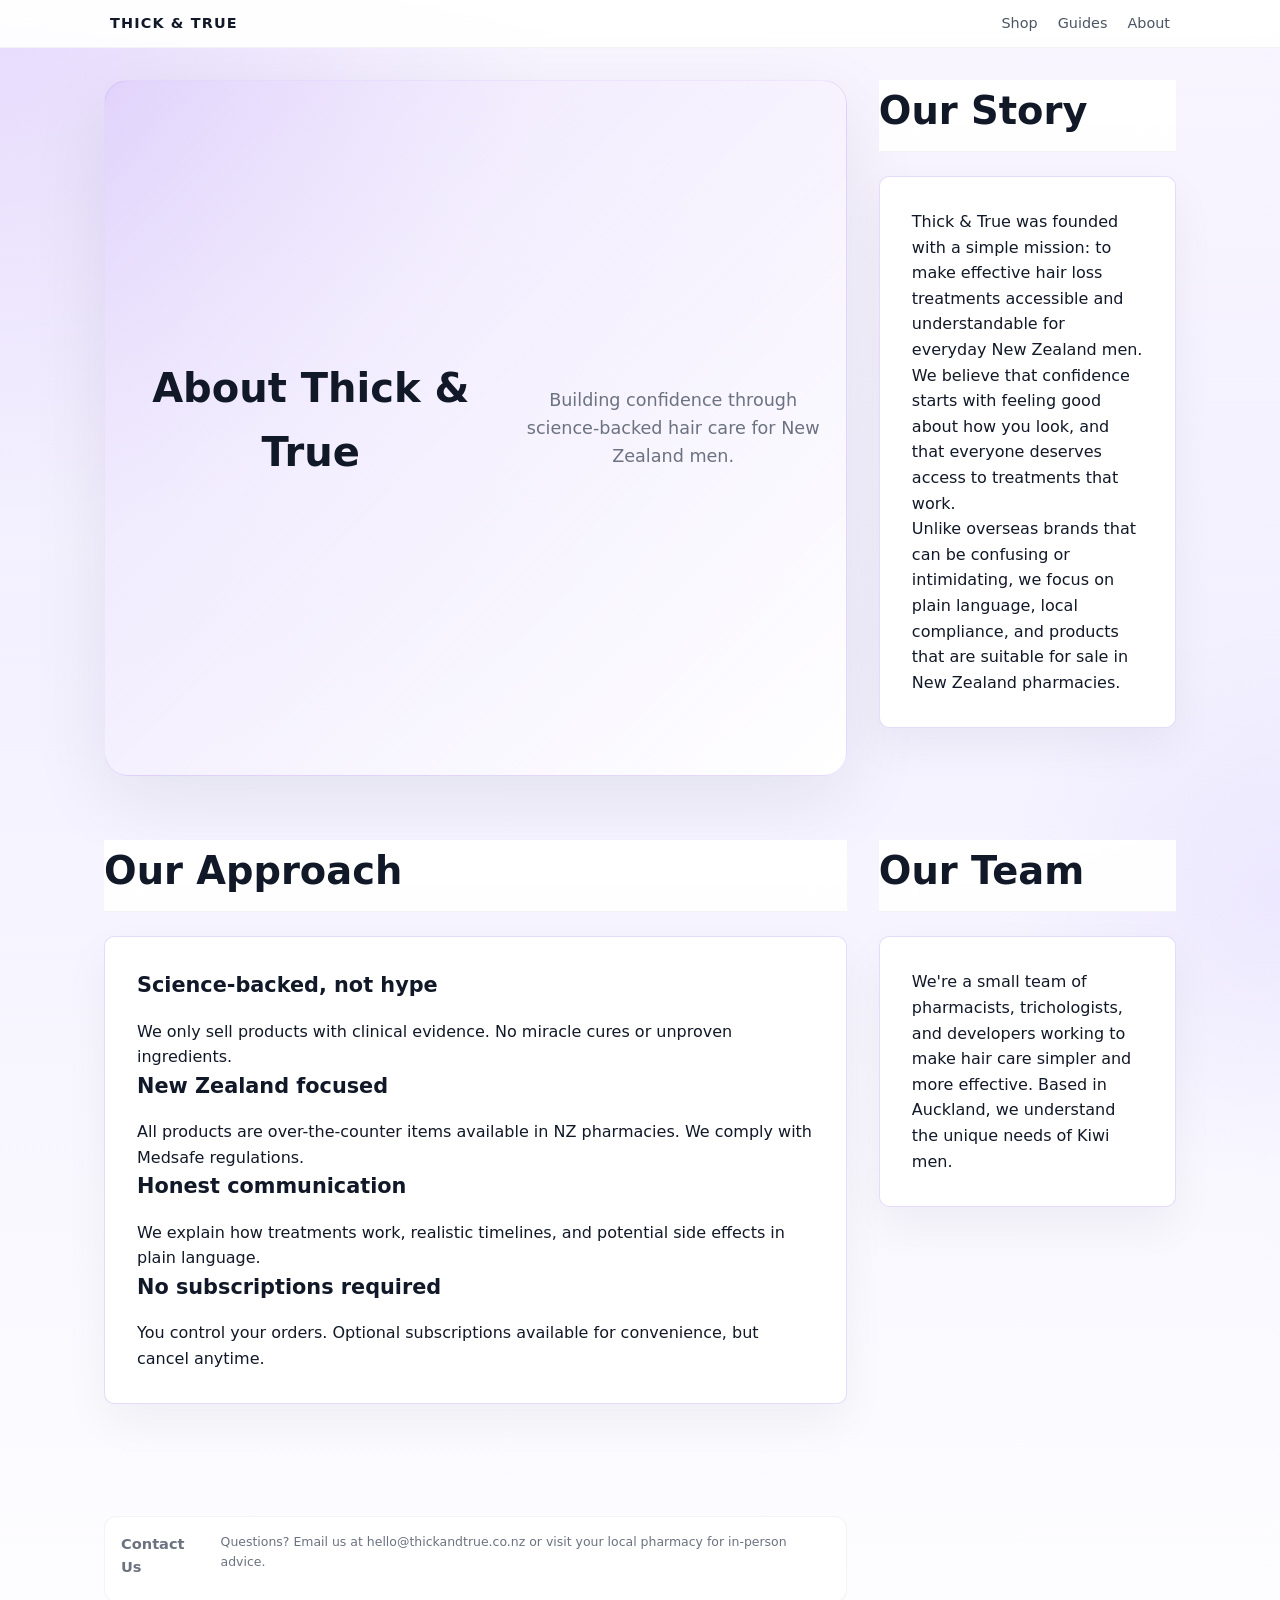
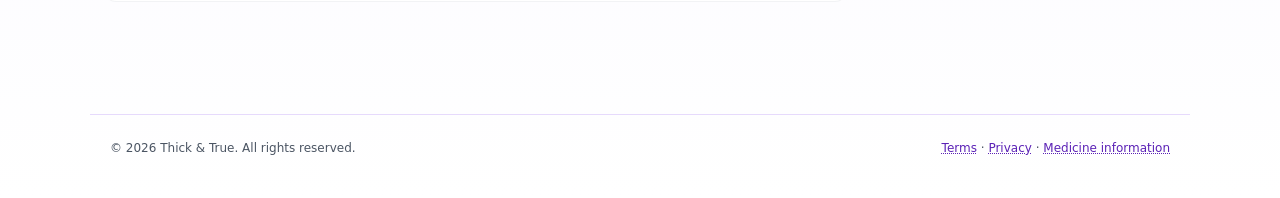
==== about.html @ 85b3218a "Initial commit: Thick & True men's hair recovery website" ====
<!DOCTYPE html>
<html lang="en">
<head>
  <meta charset="UTF-8" />
  <title>About Us | Thick &amp; True</title>
  <meta name="viewport" content="width=device-width, initial-scale=1" />
  <link rel="stylesheet" href="assets/css/main.css" />
</head>
<body>
  <header class="header">
    <nav class="nav">
      <a href="index.html" class="logo">Thick &amp; True</a>
      <div class="nav-links">
        <a href="products.html">Shop</a>
        <a href="guides.html">Guides</a>
        <a href="about.html" class="active">About</a>
      </div>
    </nav>
  </header>

  <main class="layout">
    <section class="hero small-hero">
      <h1>About Thick &amp; True</h1>
      <p>Building confidence through science-backed hair care for New Zealand men.</p>
    </section>

    <section class="section">
      <header class="section-header">
        <h2>Our Story</h2>
      </header>
      <article class="guide-block">
        <p>
          Thick & True was founded with a simple mission: to make effective hair loss treatments accessible and understandable for everyday New Zealand men. 
          We believe that confidence starts with feeling good about how you look, and that everyone deserves access to treatments that work.
        </p>
        <p>
          Unlike overseas brands that can be confusing or intimidating, we focus on plain language, local compliance, and products that are suitable for sale in New Zealand pharmacies.
        </p>
      </article>
    </section>

    <section class="section">
      <header class="section-header">
        <h2>Our Approach</h2>
      </header>
      <article class="guide-block">
        <h3>Science-backed, not hype</h3>
        <p>We only sell products with clinical evidence. No miracle cures or unproven ingredients.</p>

        <h3>New Zealand focused</h3>
        <p>All products are over-the-counter items available in NZ pharmacies. We comply with Medsafe regulations.</p>

        <h3>Honest communication</h3>
        <p>We explain how treatments work, realistic timelines, and potential side effects in plain language.</p>

        <h3>No subscriptions required</h3>
        <p>You control your orders. Optional subscriptions available for convenience, but cancel anytime.</p>
      </article>
    </section>

    <section class="section">
      <header class="section-header">
        <h2>Our Team</h2>
      </header>
      <article class="guide-block">
        <p>
          We're a small team of pharmacists, trichologists, and developers working to make hair care simpler and more effective. 
          Based in Auckland, we understand the unique needs of Kiwi men.
        </p>
      </article>
    </section>

    <section class="section compliance">
      <h3>Contact Us</h3>
      <p>
        Questions? Email us at hello@thickandtrue.co.nz or visit your local pharmacy for in-person advice.
      </p>
    </section>
  </main>

  <footer class="footer">
    <span>© <span id="year"></span> Thick &amp; True. All rights reserved.</span>
    <span>
      <a href="legal/terms.html">Terms</a> · 
      <a href="legal/privacy.html">Privacy</a> · 
      <a href="legal/medicine-info.html">Medicine information</a>
    </span>
  </footer>

  <script src="assets/js/main.js"></script>
</body>
</html>
---- assets/css/main.css ----
:root {
      --bg: #ffffff;
      --bg-alt: #f8f9fa;
      --accent: #8b5cf6;
      --accent-soft: #a78bfa;
      --text: #1f2937;
      --muted: #6b7280;
      --danger: #ef4444;
      --card: #ffffff;
      --border: #e5e7eb;
      --radius: 10px;
    }

    * { box-sizing: border-box; margin: 0; padding: 0; }

    body {
      font-family: system-ui, -apple-system, BlinkMacSystemFont, "Segoe UI", sans-serif;
      background: linear-gradient(to bottom, #ffffff 0%, #f3f4f6 100%);
      color: var(--text);
      line-height: 1.5;
    }

    a { color: inherit; text-decoration: none; }

    header {
      position: sticky;
      top: 0;
      z-index: 20;
      backdrop-filter: blur(16px);
      background: linear-gradient(to bottom, rgba(255,255,255,0.95), rgba(255,255,255,0.9));
      border-bottom: 1px solid rgba(229,231,235,0.5);
    }

    .nav {
      max-width: 1100px;
      margin: 0 auto;
      padding: 0.75rem 1.25rem;
      display: flex;
      align-items: center;
      justify-content: space-between;
    }

    .logo {
      display: flex;
      align-items: center;
      gap: 0.5rem;
      font-weight: 700;
      letter-spacing: 0.08em;
      text-transform: uppercase;
      font-size: 0.9rem;
    }

    .logo-mark {
      width: 26px;
      height: 26px;
      border-radius: 999px;
      background: radial-gradient(circle at 30% 20%, #a78bfa, #8b5cf6 40%, #ffffff 100%);
      display: flex;
      align-items: center;
      justify-content: center;
      font-size: 0.8rem;
      color: #ffffff;
      font-weight: 900;
    }

    .nav-links {
      display: flex;
      gap: 1.25rem;
      font-size: 0.9rem;
      color: var(--muted);
    }

    .nav-links a:hover {
      color: var(--text);
    }

    .pill {
      font-size: 0.75rem;
      padding: 0.25rem 0.7rem;
      border-radius: 999px;
      border: 1px solid rgba(139,92,246,0.4);
      color: var(--accent);
    }

    main {
      max-width: 1100px;
      margin: 0 auto;
      padding: 1.5rem 1.25rem 4rem;
      display: grid;
      grid-template-columns: minmax(0, 3fr) minmax(260px, 1.2fr);
      gap: 2rem;
    }

    @media (max-width: 900px) {
      main {
        grid-template-columns: 1fr;
      }
    }

    /* Hero */
    .hero {
      padding: 1.5rem 1.25rem 1.75rem;
      border-radius: 18px;
      background: radial-gradient(circle at top left, #f8f9fa 0, #ffffff 55%);
      border: 1px solid rgba(229,231,235,0.5);
      box-shadow: 0 25px 60px rgba(0,0,0,0.1);
      margin-bottom: 1.75rem;
    }

    .hero-tagline {
      display: inline-flex;
      align-items: center;
      gap: 0.4rem;
      padding: 0.25rem 0.7rem;
      border-radius: 999px;
      background: rgba(255,255,255,0.9);
      border: 1px solid rgba(229,231,235,0.5);
      font-size: 0.75rem;
      color: var(--muted);
      margin-bottom: 0.9rem;
    }

    .hero-tagline span {
      width: 7px;
      height: 7px;
      border-radius: 999px;
      background: #8b5cf6;
      box-shadow: 0 0 0 4px rgba(139,92,246,0.25);
    }

    .hero h1 {
      font-size: clamp(2.1rem, 3vw, 2.6rem);
      margin-bottom: 0.6rem;
    }

    .hero h1 span {
      background: linear-gradient(to right, #c4b5fd, #8b5cf6, #7c3aed);
      -webkit-background-clip: text;
      color: transparent;
    }

    .hero-sub {
      color: var(--muted);
      font-size: 0.95rem;
      max-width: 32rem;
      margin-bottom: 1.25rem;
    }

    .hero-cta {
      display: flex;
      flex-wrap: wrap;
      gap: 0.75rem;
      align-items: center;
      margin-bottom: 1.25rem;
    }

    .btn-primary {
      padding: 0.65rem 1.4rem;
      border-radius: 999px;
      border: none;
      cursor: pointer;
      background: linear-gradient(135deg, var(--accent), var(--accent-soft));
      color: #ffffff;
      font-weight: 600;
      font-size: 0.9rem;
      display: inline-flex;
      align-items: center;
      gap: 0.4rem;
      box-shadow: 0 14px 30px rgba(139,92,246,0.35);
    }

    .btn-primary:hover {
      filter: brightness(1.05);
      transform: translateY(-1px);
    }

    .btn-ghost {
      padding: 0.6rem 1.2rem;
      border-radius: 999px;
      border: 1px solid rgba(229,231,235,0.5);
      background: rgba(255,255,255,0.7);
      color: var(--muted);
      font-size: 0.85rem;
      cursor: pointer;
    }

    .hero-meta {
      display: flex;
      flex-wrap: wrap;
      gap: 1.25rem;
      font-size: 0.75rem;
      color: var(--muted);
    }

    .hero-meta strong {
      color: var(--text);
      font-weight: 600;
    }

    /* Compliance notice */
    .compliance {
      margin-bottom: 1.5rem;
      padding: 0.9rem 1rem;
      border-radius: 12px;
      background: rgba(255,255,255,0.9);
      border: 1px solid rgba(229,231,235,0.5);
      font-size: 0.78rem;
      color: var(--muted);
      display: flex;
      gap: 0.7rem;
    }

    .compliance-icon {
      font-size: 1rem;
      margin-top: 0.1rem;
    }

    .compliance strong {
      color: var(--text);
    }

    /* Product grid */
    .section-title {
      display: flex;
      justify-content: space-between;
      align-items: baseline;
      margin-bottom: 0.75rem;
    }

    .section-title h2 {
      font-size: 1.1rem;
    }

    .section-title span {
      font-size: 0.8rem;
      color: var(--muted);
    }

    .product-grid {
      display: grid;
      grid-template-columns: repeat(auto-fit, minmax(190px, 1fr));
      gap: 1rem;
    }

    .product-card {
      background: var(--card);
      border-radius: var(--radius);
      border: 1px solid var(--border);
      padding: 0.9rem;
      display: flex;
      flex-direction: column;
      gap: 0.45rem;
      position: relative;
      overflow: hidden;
    }

    .product-tag {
      position: absolute;
      top: 0.7rem;
      right: 0.7rem;
      font-size: 0.65rem;
      padding: 0.15rem 0.5rem;
      border-radius: 999px;
      background: rgba(139,92,246,0.12);
      color: #a78bfa;
      border: 1px solid rgba(139,92,246,0.4);
    }

    .product-name {
      font-size: 0.95rem;
      font-weight: 600;
      padding-right: 4rem;
    }

    .product-desc {
      font-size: 0.78rem;
      color: var(--muted);
      min-height: 2.3em;
    }

    .product-meta {
      display: flex;
      justify-content: space-between;
      align-items: center;
      font-size: 0.78rem;
      color: var(--muted);
    }

    .product-price {
      font-size: 0.95rem;
      font-weight: 600;
      color: var(--text);
    }

    .dose {
      font-size: 0.7rem;
      padding: 0.15rem 0.45rem;
      border-radius: 999px;
      border: 1px solid rgba(107,114,128,0.5);
    }

    .product-actions {
      margin-top: 0.5rem;
      display: flex;
      justify-content: space-between;
      align-items: center;
      gap: 0.5rem;
    }

    .btn-add {
      flex: 1;
      padding: 0.45rem 0.7rem;
      border-radius: 999px;
      border: none;
      cursor: pointer;
      background: rgba(139,92,246,0.12);
      color: #c4b5fd;
      font-size: 0.8rem;
      font-weight: 500;
    }

    .btn-add:hover {
      background: rgba(139,92,246,0.2);
    }

    .note {
      font-size: 0.7rem;
      color: var(--muted);
    }

    /* Sidebar / Cart */
    .sidebar {
      position: sticky;
      top: 4.2rem;
      align-self: flex-start;
      background: rgba(255,255,255,0.95);
      border-radius: 18px;
      border: 1px solid rgba(229,231,235,0.5);
      padding: 1.1rem 1rem 1.2rem;
      box-shadow: 0 18px 40px rgba(0,0,0,0.1);
    }

    .sidebar h3 {
      font-size: 1rem;
      margin-bottom: 0.4rem;
    }

    .sidebar p {
      font-size: 0.8rem;
      color: var(--muted);
      margin-bottom: 0.8rem;
    }

    .cart-items {
      max-height: 220px;
      overflow-y: auto;
      margin-bottom: 0.8rem;
      padding-right: 0.25rem;
    }

    .cart-item {
      display: flex;
      justify-content: space-between;
      align-items: center;
      font-size: 0.78rem;
      padding: 0.35rem 0;
      border-bottom: 1px dashed rgba(139,92,246,0.4);
    }

    .cart-item span {
      max-width: 150px;
    }

    .cart-empty {
      font-size: 0.78rem;
      color: var(--muted);
      font-style: italic;
    }

    .cart-total {
      display: flex;
      justify-content: space-between;
      align-items: center;
      font-size: 0.85rem;
      margin-bottom: 0.7rem;
    }

    .cart-total strong {
      font-size: 0.95rem;
    }

    .sidebar .btn-primary {
      width: 100%;
      justify-content: center;
      margin-bottom: 0.5rem;
    }

    .sidebar-footer {
      font-size: 0.7rem;
      color: var(--muted);
    }

    .sidebar-footer strong {
      color: var(--text);
    }

    footer {
      max-width: 1100px;
      margin: 0 auto;
      padding: 0 1.25rem 2.5rem;
      font-size: 0.75rem;
      color: var(--muted);
      display: flex;
      justify-content: space-between;
      flex-wrap: wrap;
      gap: 0.75rem;
      border-top: 1px solid rgba(229,231,235,0.5);
      padding-top: 1.5rem;
    }

    footer a {
      text-decoration: underline;
      text-decoration-style: dotted;
    }

    /* New styles for updated layout */
    .header {
      position: sticky;
      top: 0;
      z-index: 20;
      backdrop-filter: blur(16px);
      background: linear-gradient(to bottom, rgba(255,255,255,0.95), rgba(255,255,255,0.9));
      border-bottom: 1px solid rgba(229,231,235,0.5);
    }

    .nav-badges {
      display: flex;
      gap: 0.5rem;
    }

    .layout {
      max-width: 1100px;
      margin: 0 auto;
      padding: 1.5rem 1.25rem 4rem;
    }

    .hero {
      display: grid;
      grid-template-columns: 1fr 1fr;
      gap: 2rem;
      align-items: center;
      margin-bottom: 3rem;
    }

    .hero-copy h1 {
      font-size: clamp(2.5rem, 4vw, 3.5rem);
      margin-bottom: 1rem;
    }

    .hero-copy h1 span {
      background: linear-gradient(to right, #c4b5fd, #8b5cf6, #7c3aed);
      -webkit-background-clip: text;
      color: transparent;
    }

    .hero-copy p {
      font-size: 1.1rem;
      color: var(--muted);
      margin-bottom: 1.5rem;
    }

    .hero-cta {
      display: flex;
      gap: 1rem;
      margin-bottom: 1rem;
    }

    .hero-meta {
      font-size: 0.9rem;
      color: var(--muted);
    }

    .hero-image img {
      width: 100%;
      border-radius: 12px;
      box-shadow: 0 10px 30px rgba(0,0,0,0.1);
    }

    .hero-image figcaption {
      font-size: 0.8rem;
      color: var(--muted);
      margin-top: 0.5rem;
      text-align: center;
    }

    .section {
      margin-bottom: 3rem;
    }

    .section-header h2 {
      font-size: 2rem;
      margin-bottom: 0.5rem;
    }

    .section-header p {
      font-size: 1rem;
      color: var(--muted);
    }

    .grid {
      display: grid;
      grid-template-columns: repeat(auto-fit, minmax(300px, 1fr));
      gap: 2rem;
    }

    .product-card img {
      width: 100%;
      height: 200px;
      object-fit: cover;
      border-radius: 8px;
      margin-bottom: 1rem;
    }

    .product-card h3 {
      font-size: 1.2rem;
      margin-bottom: 0.5rem;
    }

    .product-card p {
      color: var(--muted);
      margin-bottom: 1rem;
    }

    .product-bullets {
      list-style: none;
      padding: 0;
      margin-bottom: 1rem;
    }

    .product-bullets li {
      margin-bottom: 0.5rem;
      font-size: 0.9rem;
    }

    .product-footer {
      display: flex;
      justify-content: space-between;
      align-items: center;
      margin-bottom: 1rem;
    }

    .price {
      font-size: 1.5rem;
      font-weight: 700;
      color: var(--text);
    }

    .bnpl {
      font-size: 0.8rem;
      color: var(--muted);
    }

    .product-actions {
      display: flex;
      gap: 0.5rem;
    }

    .steps {
      list-style: none;
      padding: 0;
    }

    .steps li {
      margin-bottom: 1rem;
      font-size: 1rem;
    }

    .compliance h3 {
      margin-bottom: 0.5rem;
    }

    .footer {
      max-width: 1100px;
      margin: 0 auto;
      padding: 0 1.25rem 2.5rem;
      font-size: 0.75rem;
      color: var(--muted);
      display: flex;
      justify-content: space-between;
      flex-wrap: wrap;
      gap: 0.75rem;
      border-top: 1px solid rgba(229,231,235,0.5);
      padding-top: 1.5rem;
    }

    .footer a {
      text-decoration: underline;
      text-decoration-style: dotted;
    }

    /* Product page styles */
    .product-layout {
      max-width: 1100px;
      margin: 0 auto;
      padding: 2rem 1.25rem 4rem;
      display: grid;
      grid-template-columns: 1fr 300px;
      gap: 3rem;
    }

    @media (max-width: 900px) {
      .product-layout {
        grid-template-columns: 1fr;
      }
    }

    .product-main h1 {
      font-size: 2.5rem;
      margin-bottom: 0.5rem;
    }

    .product-tagline {
      font-size: 1.1rem;
      color: var(--muted);
      margin-bottom: 2rem;
    }

    .product-hero-img {
      width: 100%;
      height: 300px;
      object-fit: cover;
      border-radius: 12px;
      margin-bottom: 2rem;
    }

    .product-key-points h2,
    .product-how-to h2,
    .product-faq h2 {
      font-size: 1.5rem;
      margin-bottom: 1rem;
    }

    .product-key-points ul {
      list-style: disc;
      padding-left: 1.5rem;
      margin-bottom: 2rem;
    }

    .product-how-to ol {
      list-style: decimal;
      padding-left: 1.5rem;
      margin-bottom: 2rem;
    }

    .product-faq h3 {
      font-size: 1.2rem;
      margin-bottom: 0.5rem;
    }

    .product-faq p {
      margin-bottom: 1.5rem;
      color: var(--muted);
    }

    .product-sidebar {
      position: sticky;
      top: 2rem;
    }

    .product-price-box {
      background: var(--card);
      border: 1px solid var(--border);
      border-radius: var(--radius);
      padding: 1.5rem;
      margin-bottom: 2rem;
      text-align: center;
    }

    .product-price-box .price {
      display: block;
      font-size: 2rem;
      margin-bottom: 0.5rem;
    }

    .product-purchase-options h2 {
      font-size: 1.2rem;
      margin-bottom: 1rem;
    }

    .product-purchase-options .btn-primary,
    .product-purchase-options .btn-ghost {
      width: 100%;
      margin-bottom: 0.5rem;
    }

    .product-compliance {
      background: rgba(255,255,255,0.9);
      border: 1px solid rgba(229,231,235,0.5);
      border-radius: var(--radius);
      padding: 1rem;
      font-size: 0.9rem;
      color: var(--muted);
    }

    /* Filters */
    .filters {
      display: flex;
      gap: 0.5rem;
      margin-bottom: 2rem;
      flex-wrap: wrap;
    }

    .filter-btn {
      padding: 0.5rem 1rem;
      border: 1px solid var(--border);
      background: var(--card);
      color: var(--muted);
      border-radius: var(--radius);
      cursor: pointer;
      transition: all 0.2s;
    }

    .filter-btn:hover {
      background: var(--bg-alt);
    }

    .filter-btn.active {
      background: var(--accent);
      color: #ffffff;
      border-color: var(--accent);
    }

    /* Guides page styles */
    .small-hero {
      text-align: center;
      padding: 3rem 1.25rem;
      background: var(--bg-alt);
      margin-bottom: 2rem;
    }

    .small-hero h1 {
      font-size: 2.5rem;
      margin-bottom: 1rem;
    }

    .small-hero p {
      font-size: 1.1rem;
      color: var(--muted);
      max-width: 600px;
      margin: 0 auto;
    }

    .guide-block {
      background: var(--card);
      border: 1px solid var(--border);
      border-radius: var(--radius);
      padding: 2rem;
      margin-bottom: 2rem;
    }

    .guide-block h3 {
      font-size: 1.3rem;
      margin-bottom: 1rem;
      color: var(--text);
    }

    .guide-steps {
      list-style: decimal;
      padding-left: 1.5rem;
      margin-bottom: 1.5rem;
    }

    .guide-steps li {
      margin-bottom: 0.5rem;
      line-height: 1.5;
    }

    .guide-tips {
      list-style: disc;
      padding-left: 1.5rem;
    }

    .guide-tips li {
      margin-bottom: 0.5rem;
      line-height: 1.5;
    }

    .timeline {
      list-style: none;
      padding: 0;
    }

    .timeline li {
      margin-bottom: 1rem;
      padding-left: 1rem;
      border-left: 3px solid var(--accent);
      background: var(--bg-alt);
      padding: 1rem;
      border-radius: 0 var(--radius) var(--radius) 0;
    }

    .gallery {
      display: grid;
      grid-template-columns: repeat(auto-fit, minmax(300px, 1fr));
      gap: 2rem;
    }

    .gallery figure {
      text-align: center;
    }

    .gallery img {
      width: 100%;
      border-radius: var(--radius);
      box-shadow: 0 5px 15px rgba(0,0,0,0.1);
    }

    .gallery figcaption {
      margin-top: 0.5rem;
      font-size: 0.9rem;
      color: var(--muted);
    }

    :root {
      --bg: #f7f4ff;
      --bg-alt: #f5f1ff;
      --surface: #ffffff;
      --surface-soft: #f4effe;
      --text: #111827;
      --text-soft: #4b5563;
      --accent: #7c3aed;
      --accent-soft: #c4b5fd;
      --accent-deep: #5b21b6;
      --border: rgba(124,58,237,0.18);
      --shadow: 0 24px 80px rgba(15,23,42,0.08);
    }

    body {
      background: radial-gradient(circle at top left, rgba(124,58,237,0.14), transparent 25%),
                  radial-gradient(circle at right, rgba(167,139,250,0.12), transparent 18%),
                  linear-gradient(180deg, #f8f5ff 0%, #f3f1ff 35%, #ffffff 100%);
      min-height: 100vh;
      color: var(--text);
      font-family: Inter, system-ui, -apple-system, BlinkMacSystemFont, "Segoe UI", sans-serif;
      line-height: 1.6;
    }

    ::selection {
      background: rgba(124,58,237,0.18);
      color: var(--text);
    }

    .nav-links a {
      color: var(--text-soft);
      transition: color 0.25s ease, transform 0.25s ease;
    }

    .nav-links a:hover {
      color: var(--accent-deep);
      transform: translateY(-1px);
    }

    .pill {
      background: rgba(167,139,250,0.12);
      border-color: rgba(124,58,237,0.2);
      color: var(--accent-deep);
    }

    .layout {
      max-width: 1120px;
      margin: 0 auto;
      padding: 2rem 1.5rem 4rem;
    }

    .hero {
      display: grid;
      grid-template-columns: 1.1fr 0.9fr;
      gap: 2rem;
      align-items: center;
      padding: 2rem;
      border-radius: 28px;
      background: linear-gradient(135deg, rgba(255,255,255,0.98), rgba(243,238,255,0.95));
      border: 1px solid rgba(124,58,237,0.12);
      box-shadow: var(--shadow);
    }

    .hero-copy {
      max-width: 32rem;
    }

    .hero-copy h1 {
      font-size: clamp(2.6rem, 4vw, 3.8rem);
      line-height: 1.04;
      margin-bottom: 1rem;
    }

    .hero-copy p {
      font-size: 1.05rem;
      color: var(--text-soft);
      margin-bottom: 1.5rem;
    }

    .hero-cta {
      flex-wrap: wrap;
      gap: 1rem;
      margin-bottom: 1.25rem;
    }

    .hero-meta {
      display: flex;
      flex-wrap: wrap;
      gap: 1rem;
      font-size: 0.9rem;
      color: var(--text-soft);
    }

    .hero-image {
      position: relative;
    }

    .hero-image::after {
      content: "";
      position: absolute;
      inset: 0;
      border-radius: 20px;
      box-shadow: inset 0 0 0 1px rgba(255,255,255,0.7);
      pointer-events: none;
    }

    .hero-image img {
      width: 100%;
      border-radius: 20px;
      min-height: 380px;
      object-fit: cover;
      box-shadow: 0 20px 60px rgba(14, 14, 44, 0.12);
      transition: transform 0.35s ease;
    }

    .hero-image img:hover {
      transform: translateY(-4px) scale(1.01);
    }

    .section {
      margin-bottom: 3rem;
    }

    .section-header {
      margin-bottom: 1.5rem;
    }

    .section-header h2 {
      font-size: clamp(2rem, 3vw, 2.6rem);
      margin-bottom: 0.6rem;
    }

    .section-header p {
      color: var(--text-soft);
      font-size: 1rem;
      max-width: 42rem;
    }

    .grid {
      display: grid;
      gap: 1.75rem;
    }

    .product-card {
      background: var(--surface);
      padding: 1.25rem;
      border-radius: 22px;
      border: 1px solid var(--border);
      box-shadow: 0 18px 50px rgba(15,23,42,0.07);
      transition: transform 0.25s ease, border-color 0.25s ease, box-shadow 0.25s ease;
    }

    .product-card:hover {
      transform: translateY(-4px);
      border-color: rgba(124,58,237,0.3);
      box-shadow: 0 24px 70px rgba(15,23,42,0.12);
    }

    .product-card h3,
    .product-card .product-name {
      color: var(--text);
    }

    .product-card p,
    .product-card .product-desc,
    .product-bullets li {
      color: var(--text-soft);
    }

    .product-card img {
      width: 100%;
      height: 240px;
      object-fit: cover;
      border-radius: 18px;
      margin-bottom: 1rem;
    }

    .product-actions {
      display: flex;
      flex-wrap: wrap;
      gap: 0.75rem;
      margin-top: 1rem;
    }

    .btn-primary {
      background: linear-gradient(135deg, var(--accent), var(--accent-deep));
      box-shadow: 0 18px 35px rgba(124,58,237,0.28);
      transition: transform 0.25s ease, filter 0.25s ease;
    }

    .btn-primary:hover {
      filter: brightness(1.04);
      transform: translateY(-1px);
    }

    .btn-ghost {
      background: rgba(255,255,255,0.9);
      border-color: rgba(124,58,237,0.18);
      color: var(--accent-deep);
    }

    .btn-ghost:hover {
      background: rgba(124,58,237,0.08);
    }

    .filter-btn {
      background: var(--surface);
      border-color: var(--border);
      color: var(--text-soft);
      box-shadow: inset 0 0 0 1px transparent;
      transition: all 0.2s ease;
    }

    .filter-btn:hover {
      color: var(--accent-deep);
      box-shadow: inset 0 0 0 1px rgba(124,58,237,0.18);
    }

    .filter-btn.active {
      background: var(--accent);
      color: #ffffff;
      border-color: var(--accent);
      box-shadow: 0 12px 30px rgba(124,58,237,0.2);
    }

    .guide-block,
    .product-price-box,
    .sidebar,
    .product-compliance {
      background: var(--surface);
      border: 1px solid var(--border);
      box-shadow: 0 18px 45px rgba(15,23,42,0.05);
    }

    .small-hero {
      padding: 3rem 1.5rem;
      border-radius: 24px;
      background: linear-gradient(135deg, rgba(124,58,237,0.08), rgba(255,255,255,0.95));
      border: 1px solid rgba(124,58,237,0.12);
    }

    .timeline li {
      background: rgba(124,58,237,0.05);
    }

    .footer {
      background: transparent;
      border-top-color: rgba(124,58,237,0.18);
      color: var(--text-soft);
    }

    footer a {
      color: var(--accent-deep);
    }

    .footer a:hover {
      color: var(--accent);
    }

    @media (max-width: 900px) {
      .hero {
        grid-template-columns: 1fr;
      }

      .product-card img {
        height: 220px;
      }
    }

    @media (max-width: 640px) {
      .nav {
        flex-direction: column;
        align-items: flex-start;
      }

      .nav-links {
        flex-wrap: wrap;
        gap: 0.9rem;
      }

      .hero {
        gap: 1.5rem;
        padding: 1.5rem;
      }

      .hero-copy h1 {
        font-size: 2.45rem;
      }
    }
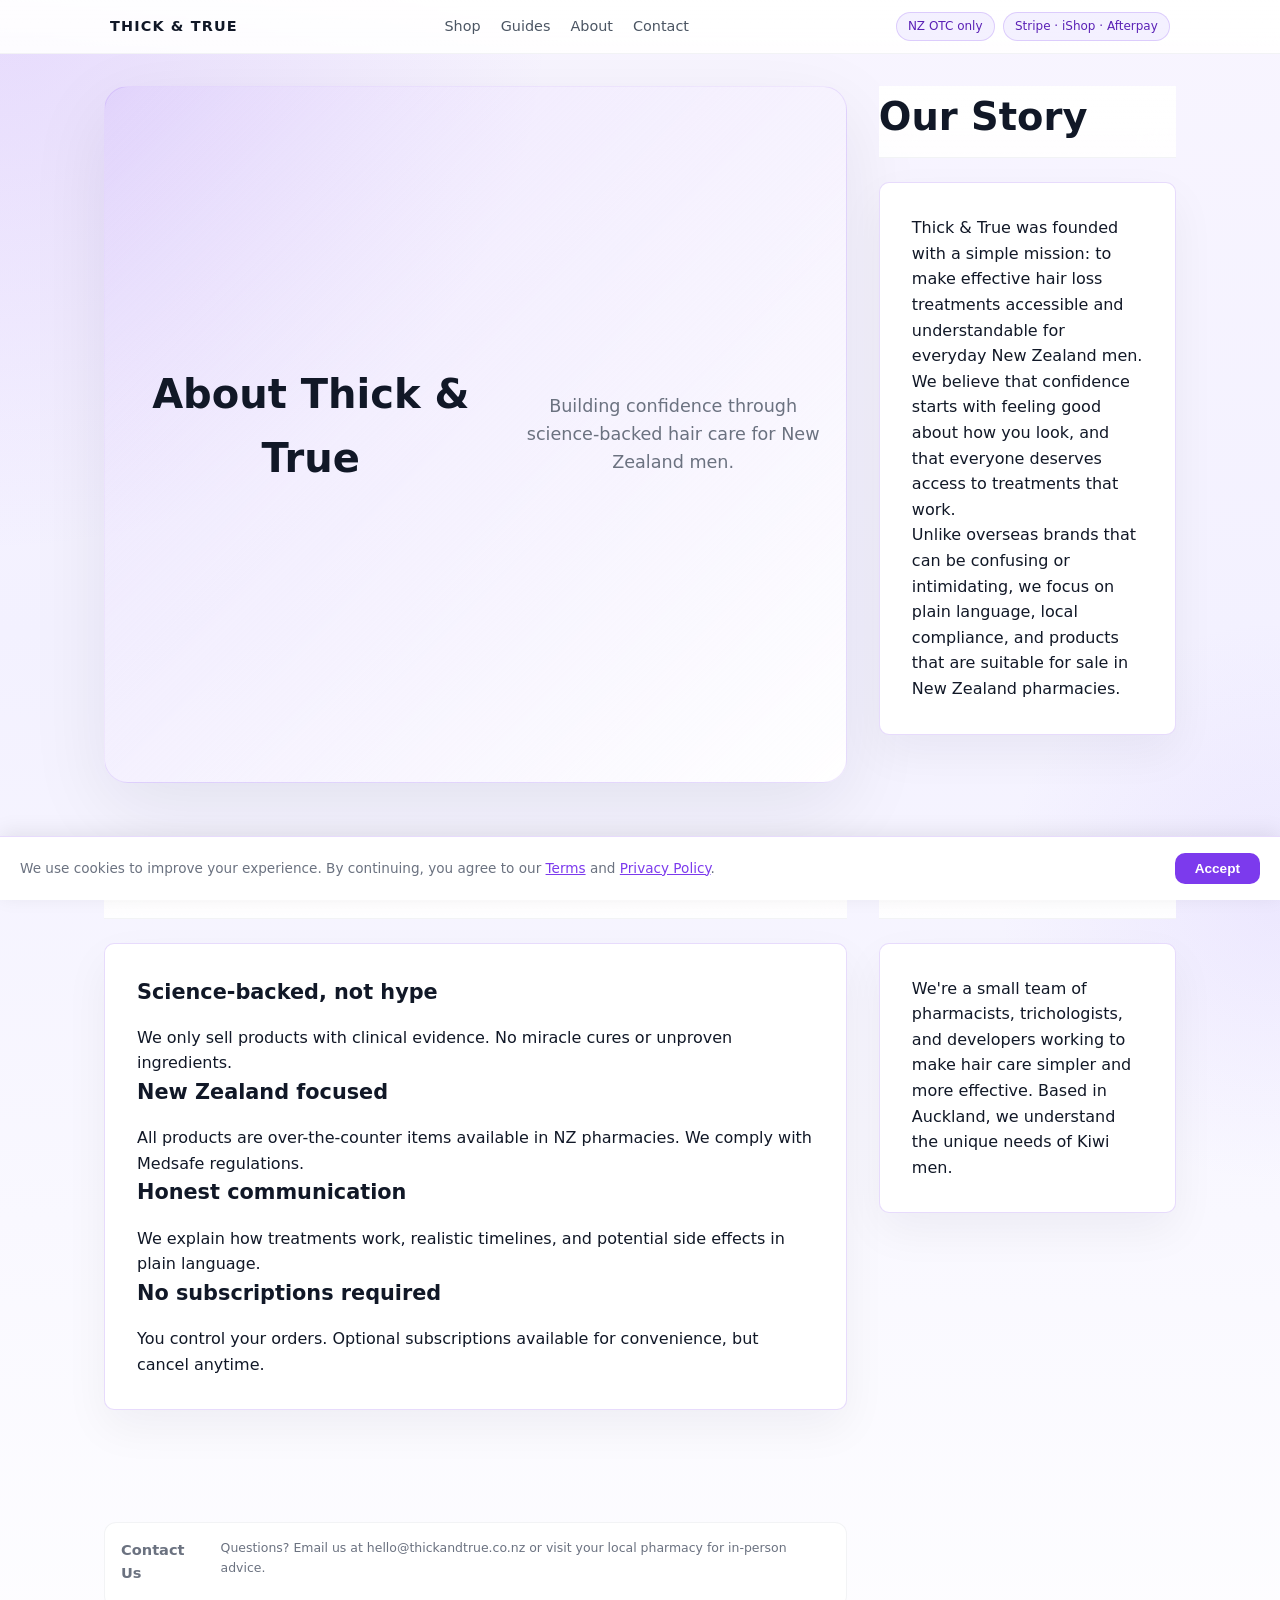
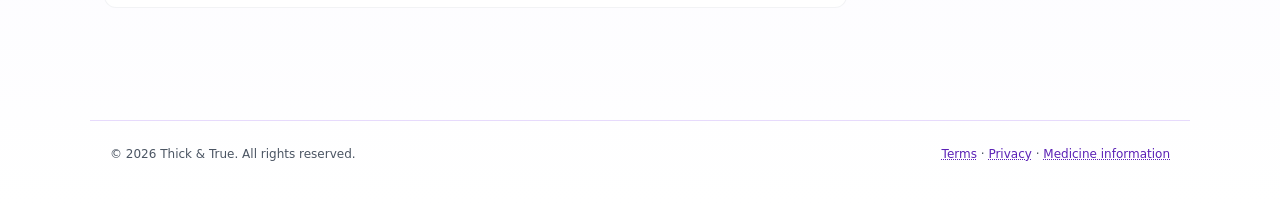
==== commit dfda2ac1: "Fix: Add meta tags, favicon, contact page, cookie banner, nav consistency" ====
--- a/about.html
+++ b/about.html
@@ -1,92 +1,106 @@
-<!DOCTYPE html>
-<html lang="en">
-<head>
-  <meta charset="UTF-8" />
-  <title>About Us | Thick &amp; True</title>
-  <meta name="viewport" content="width=device-width, initial-scale=1" />
-  <link rel="stylesheet" href="assets/css/main.css" />
-</head>
-<body>
-  <header class="header">
-    <nav class="nav">
-      <a href="index.html" class="logo">Thick &amp; True</a>
-      <div class="nav-links">
-        <a href="products.html">Shop</a>
-        <a href="guides.html">Guides</a>
-        <a href="about.html" class="active">About</a>
-      </div>
-    </nav>
-  </header>
-
-  <main class="layout">
-    <section class="hero small-hero">
-      <h1>About Thick &amp; True</h1>
-      <p>Building confidence through science-backed hair care for New Zealand men.</p>
-    </section>
-
-    <section class="section">
-      <header class="section-header">
-        <h2>Our Story</h2>
-      </header>
-      <article class="guide-block">
-        <p>
-          Thick & True was founded with a simple mission: to make effective hair loss treatments accessible and understandable for everyday New Zealand men. 
-          We believe that confidence starts with feeling good about how you look, and that everyone deserves access to treatments that work.
-        </p>
-        <p>
-          Unlike overseas brands that can be confusing or intimidating, we focus on plain language, local compliance, and products that are suitable for sale in New Zealand pharmacies.
-        </p>
-      </article>
-    </section>
-
-    <section class="section">
-      <header class="section-header">
-        <h2>Our Approach</h2>
-      </header>
-      <article class="guide-block">
-        <h3>Science-backed, not hype</h3>
-        <p>We only sell products with clinical evidence. No miracle cures or unproven ingredients.</p>
-
-        <h3>New Zealand focused</h3>
-        <p>All products are over-the-counter items available in NZ pharmacies. We comply with Medsafe regulations.</p>
-
-        <h3>Honest communication</h3>
-        <p>We explain how treatments work, realistic timelines, and potential side effects in plain language.</p>
-
-        <h3>No subscriptions required</h3>
-        <p>You control your orders. Optional subscriptions available for convenience, but cancel anytime.</p>
-      </article>
-    </section>
-
-    <section class="section">
-      <header class="section-header">
-        <h2>Our Team</h2>
-      </header>
-      <article class="guide-block">
-        <p>
-          We're a small team of pharmacists, trichologists, and developers working to make hair care simpler and more effective. 
-          Based in Auckland, we understand the unique needs of Kiwi men.
-        </p>
-      </article>
-    </section>
-
-    <section class="section compliance">
-      <h3>Contact Us</h3>
-      <p>
-        Questions? Email us at hello@thickandtrue.co.nz or visit your local pharmacy for in-person advice.
-      </p>
-    </section>
-  </main>
-
-  <footer class="footer">
-    <span>© <span id="year"></span> Thick &amp; True. All rights reserved.</span>
-    <span>
-      <a href="legal/terms.html">Terms</a> · 
-      <a href="legal/privacy.html">Privacy</a> · 
-      <a href="legal/medicine-info.html">Medicine information</a>
-    </span>
-  </footer>
-
-  <script src="assets/js/main.js"></script>
-</body>
+<!DOCTYPE html>
+<html lang="en">
+<head>
+  <meta charset="UTF-8" />
+  <title>About Us | Thick &amp; True</title>
+  <meta name="description" content="Thick & True is a New Zealand brand making effective hair loss treatments accessible for everyday Kiwi men. Science-backed, plain language, local compliance." />
+  <meta property="og:title" content="About Us | Thick &amp; True" />
+  <meta property="og:description" content="Science-backed hair loss treatments for New Zealand men." />
+  <meta property="og:type" content="website" />
+  <meta name="viewport" content="width=device-width, initial-scale=1" />
+  <link rel="icon" href="data:image/svg+xml,<svg xmlns='http://www.w3.org/2000/svg' viewBox='0 0 100 100'><text y='.9em' font-size='90'>🧬</text></svg>" />
+  <link rel="stylesheet" href="assets/css/main.css" />
+</head>
+<body>
+  <header class="header">
+    <nav class="nav">
+      <a href="index.html" class="logo">Thick &amp; True</a>
+      <div class="nav-links">
+        <a href="products.html">Shop</a>
+        <a href="guides.html">Guides</a>
+        <a href="about.html" class="active">About</a>
+        <a href="contact.html">Contact</a>
+      </div>
+      <div class="nav-badges">
+        <span class="pill">NZ OTC only</span>
+        <span class="pill">Stripe · iShop · Afterpay</span>
+      </div>
+    </nav>
+  </header>
+
+  <main class="layout">
+    <section class="hero small-hero">
+      <h1>About Thick &amp; True</h1>
+      <p>Building confidence through science-backed hair care for New Zealand men.</p>
+    </section>
+
+    <section class="section">
+      <header class="section-header">
+        <h2>Our Story</h2>
+      </header>
+      <article class="guide-block">
+        <p>
+          Thick & True was founded with a simple mission: to make effective hair loss treatments accessible and understandable for everyday New Zealand men. 
+          We believe that confidence starts with feeling good about how you look, and that everyone deserves access to treatments that work.
+        </p>
+        <p>
+          Unlike overseas brands that can be confusing or intimidating, we focus on plain language, local compliance, and products that are suitable for sale in New Zealand pharmacies.
+        </p>
+      </article>
+    </section>
+
+    <section class="section">
+      <header class="section-header">
+        <h2>Our Approach</h2>
+      </header>
+      <article class="guide-block">
+        <h3>Science-backed, not hype</h3>
+        <p>We only sell products with clinical evidence. No miracle cures or unproven ingredients.</p>
+
+        <h3>New Zealand focused</h3>
+        <p>All products are over-the-counter items available in NZ pharmacies. We comply with Medsafe regulations.</p>
+
+        <h3>Honest communication</h3>
+        <p>We explain how treatments work, realistic timelines, and potential side effects in plain language.</p>
+
+        <h3>No subscriptions required</h3>
+        <p>You control your orders. Optional subscriptions available for convenience, but cancel anytime.</p>
+      </article>
+    </section>
+
+    <section class="section">
+      <header class="section-header">
+        <h2>Our Team</h2>
+      </header>
+      <article class="guide-block">
+        <p>
+          We're a small team of pharmacists, trichologists, and developers working to make hair care simpler and more effective. 
+          Based in Auckland, we understand the unique needs of Kiwi men.
+        </p>
+      </article>
+    </section>
+
+    <section class="section compliance">
+      <h3>Contact Us</h3>
+      <p>
+        Questions? Email us at hello@thickandtrue.co.nz or visit your local pharmacy for in-person advice.
+      </p>
+    </section>
+  </main>
+
+  <footer class="footer">
+    <span>© <span id="year"></span> Thick &amp; True. All rights reserved.</span>
+    <span>
+      <a href="legal/terms.html">Terms</a> · 
+      <a href="legal/privacy.html">Privacy</a> · 
+      <a href="legal/medicine-info.html">Medicine information</a>
+    </span>
+  </footer>
+
+  <div class="cookie-banner" id="cookie-banner">
+    <p>We use cookies to improve your experience. By continuing, you agree to our <a href="legal/terms.html">Terms</a> and <a href="legal/privacy.html">Privacy Policy</a>.</p>
+    <button onclick="document.getElementById('cookie-banner').classList.add('hidden'); localStorage.setItem('cookiesAccepted','true')">Accept</button>
+  </div>
+  <script src="assets/js/main.js"></script>
+</body>
 </html>
--- a/assets/css/main.css
+++ b/assets/css/main.css
@@ -1,1112 +1,1232 @@
-    :root {
-      --bg: #ffffff;
-      --bg-alt: #f8f9fa;
-      --accent: #8b5cf6;
-      --accent-soft: #a78bfa;
-      --text: #1f2937;
-      --muted: #6b7280;
-      --danger: #ef4444;
-      --card: #ffffff;
-      --border: #e5e7eb;
-      --radius: 10px;
-    }
-
-    * { box-sizing: border-box; margin: 0; padding: 0; }
-
-    body {
-      font-family: system-ui, -apple-system, BlinkMacSystemFont, "Segoe UI", sans-serif;
-      background: linear-gradient(to bottom, #ffffff 0%, #f3f4f6 100%);
-      color: var(--text);
-      line-height: 1.5;
-    }
-
-    a { color: inherit; text-decoration: none; }
-
-    header {
-      position: sticky;
-      top: 0;
-      z-index: 20;
-      backdrop-filter: blur(16px);
-      background: linear-gradient(to bottom, rgba(255,255,255,0.95), rgba(255,255,255,0.9));
-      border-bottom: 1px solid rgba(229,231,235,0.5);
-    }
-
-    .nav {
-      max-width: 1100px;
-      margin: 0 auto;
-      padding: 0.75rem 1.25rem;
-      display: flex;
-      align-items: center;
-      justify-content: space-between;
-    }
-
-    .logo {
-      display: flex;
-      align-items: center;
-      gap: 0.5rem;
-      font-weight: 700;
-      letter-spacing: 0.08em;
-      text-transform: uppercase;
-      font-size: 0.9rem;
-    }
-
-    .logo-mark {
-      width: 26px;
-      height: 26px;
-      border-radius: 999px;
-      background: radial-gradient(circle at 30% 20%, #a78bfa, #8b5cf6 40%, #ffffff 100%);
-      display: flex;
-      align-items: center;
-      justify-content: center;
-      font-size: 0.8rem;
-      color: #ffffff;
-      font-weight: 900;
-    }
-
-    .nav-links {
-      display: flex;
-      gap: 1.25rem;
-      font-size: 0.9rem;
-      color: var(--muted);
-    }
-
-    .nav-links a:hover {
-      color: var(--text);
-    }
-
-    .pill {
-      font-size: 0.75rem;
-      padding: 0.25rem 0.7rem;
-      border-radius: 999px;
-      border: 1px solid rgba(139,92,246,0.4);
-      color: var(--accent);
-    }
-
-    main {
-      max-width: 1100px;
-      margin: 0 auto;
-      padding: 1.5rem 1.25rem 4rem;
-      display: grid;
-      grid-template-columns: minmax(0, 3fr) minmax(260px, 1.2fr);
-      gap: 2rem;
-    }
-
-    @media (max-width: 900px) {
-      main {
-        grid-template-columns: 1fr;
-      }
-    }
-
-    /* Hero */
-    .hero {
-      padding: 1.5rem 1.25rem 1.75rem;
-      border-radius: 18px;
-      background: radial-gradient(circle at top left, #f8f9fa 0, #ffffff 55%);
-      border: 1px solid rgba(229,231,235,0.5);
-      box-shadow: 0 25px 60px rgba(0,0,0,0.1);
-      margin-bottom: 1.75rem;
-    }
-
-    .hero-tagline {
-      display: inline-flex;
-      align-items: center;
-      gap: 0.4rem;
-      padding: 0.25rem 0.7rem;
-      border-radius: 999px;
-      background: rgba(255,255,255,0.9);
-      border: 1px solid rgba(229,231,235,0.5);
-      font-size: 0.75rem;
-      color: var(--muted);
-      margin-bottom: 0.9rem;
-    }
-
-    .hero-tagline span {
-      width: 7px;
-      height: 7px;
-      border-radius: 999px;
-      background: #8b5cf6;
-      box-shadow: 0 0 0 4px rgba(139,92,246,0.25);
-    }
-
-    .hero h1 {
-      font-size: clamp(2.1rem, 3vw, 2.6rem);
-      margin-bottom: 0.6rem;
-    }
-
-    .hero h1 span {
-      background: linear-gradient(to right, #c4b5fd, #8b5cf6, #7c3aed);
-      -webkit-background-clip: text;
-      color: transparent;
-    }
-
-    .hero-sub {
-      color: var(--muted);
-      font-size: 0.95rem;
-      max-width: 32rem;
-      margin-bottom: 1.25rem;
-    }
-
-    .hero-cta {
-      display: flex;
-      flex-wrap: wrap;
-      gap: 0.75rem;
-      align-items: center;
-      margin-bottom: 1.25rem;
-    }
-
-    .btn-primary {
-      padding: 0.65rem 1.4rem;
-      border-radius: 999px;
-      border: none;
-      cursor: pointer;
-      background: linear-gradient(135deg, var(--accent), var(--accent-soft));
-      color: #ffffff;
-      font-weight: 600;
-      font-size: 0.9rem;
-      display: inline-flex;
-      align-items: center;
-      gap: 0.4rem;
-      box-shadow: 0 14px 30px rgba(139,92,246,0.35);
-    }
-
-    .btn-primary:hover {
-      filter: brightness(1.05);
-      transform: translateY(-1px);
-    }
-
-    .btn-ghost {
-      padding: 0.6rem 1.2rem;
-      border-radius: 999px;
-      border: 1px solid rgba(229,231,235,0.5);
-      background: rgba(255,255,255,0.7);
-      color: var(--muted);
-      font-size: 0.85rem;
-      cursor: pointer;
-    }
-
-    .hero-meta {
-      display: flex;
-      flex-wrap: wrap;
-      gap: 1.25rem;
-      font-size: 0.75rem;
-      color: var(--muted);
-    }
-
-    .hero-meta strong {
-      color: var(--text);
-      font-weight: 600;
-    }
-
-    /* Compliance notice */
-    .compliance {
-      margin-bottom: 1.5rem;
-      padding: 0.9rem 1rem;
-      border-radius: 12px;
-      background: rgba(255,255,255,0.9);
-      border: 1px solid rgba(229,231,235,0.5);
-      font-size: 0.78rem;
-      color: var(--muted);
-      display: flex;
-      gap: 0.7rem;
-    }
-
-    .compliance-icon {
-      font-size: 1rem;
-      margin-top: 0.1rem;
-    }
-
-    .compliance strong {
-      color: var(--text);
-    }
-
-    /* Product grid */
-    .section-title {
-      display: flex;
-      justify-content: space-between;
-      align-items: baseline;
-      margin-bottom: 0.75rem;
-    }
-
-    .section-title h2 {
-      font-size: 1.1rem;
-    }
-
-    .section-title span {
-      font-size: 0.8rem;
-      color: var(--muted);
-    }
-
-    .product-grid {
-      display: grid;
-      grid-template-columns: repeat(auto-fit, minmax(190px, 1fr));
-      gap: 1rem;
-    }
-
-    .product-card {
-      background: var(--card);
-      border-radius: var(--radius);
-      border: 1px solid var(--border);
-      padding: 0.9rem;
-      display: flex;
-      flex-direction: column;
-      gap: 0.45rem;
-      position: relative;
-      overflow: hidden;
-    }
-
-    .product-tag {
-      position: absolute;
-      top: 0.7rem;
-      right: 0.7rem;
-      font-size: 0.65rem;
-      padding: 0.15rem 0.5rem;
-      border-radius: 999px;
-      background: rgba(139,92,246,0.12);
-      color: #a78bfa;
-      border: 1px solid rgba(139,92,246,0.4);
-    }
-
-    .product-name {
-      font-size: 0.95rem;
-      font-weight: 600;
-      padding-right: 4rem;
-    }
-
-    .product-desc {
-      font-size: 0.78rem;
-      color: var(--muted);
-      min-height: 2.3em;
-    }
-
-    .product-meta {
-      display: flex;
-      justify-content: space-between;
-      align-items: center;
-      font-size: 0.78rem;
-      color: var(--muted);
-    }
-
-    .product-price {
-      font-size: 0.95rem;
-      font-weight: 600;
-      color: var(--text);
-    }
-
-    .dose {
-      font-size: 0.7rem;
-      padding: 0.15rem 0.45rem;
-      border-radius: 999px;
-      border: 1px solid rgba(107,114,128,0.5);
-    }
-
-    .product-actions {
-      margin-top: 0.5rem;
-      display: flex;
-      justify-content: space-between;
-      align-items: center;
-      gap: 0.5rem;
-    }
-
-    .btn-add {
-      flex: 1;
-      padding: 0.45rem 0.7rem;
-      border-radius: 999px;
-      border: none;
-      cursor: pointer;
-      background: rgba(139,92,246,0.12);
-      color: #c4b5fd;
-      font-size: 0.8rem;
-      font-weight: 500;
-    }
-
-    .btn-add:hover {
-      background: rgba(139,92,246,0.2);
-    }
-
-    .note {
-      font-size: 0.7rem;
-      color: var(--muted);
-    }
-
-    /* Sidebar / Cart */
-    .sidebar {
-      position: sticky;
-      top: 4.2rem;
-      align-self: flex-start;
-      background: rgba(255,255,255,0.95);
-      border-radius: 18px;
-      border: 1px solid rgba(229,231,235,0.5);
-      padding: 1.1rem 1rem 1.2rem;
-      box-shadow: 0 18px 40px rgba(0,0,0,0.1);
-    }
-
-    .sidebar h3 {
-      font-size: 1rem;
-      margin-bottom: 0.4rem;
-    }
-
-    .sidebar p {
-      font-size: 0.8rem;
-      color: var(--muted);
-      margin-bottom: 0.8rem;
-    }
-
-    .cart-items {
-      max-height: 220px;
-      overflow-y: auto;
-      margin-bottom: 0.8rem;
-      padding-right: 0.25rem;
-    }
-
-    .cart-item {
-      display: flex;
-      justify-content: space-between;
-      align-items: center;
-      font-size: 0.78rem;
-      padding: 0.35rem 0;
-      border-bottom: 1px dashed rgba(139,92,246,0.4);
-    }
-
-    .cart-item span {
-      max-width: 150px;
-    }
-
-    .cart-empty {
-      font-size: 0.78rem;
-      color: var(--muted);
-      font-style: italic;
-    }
-
-    .cart-total {
-      display: flex;
-      justify-content: space-between;
-      align-items: center;
-      font-size: 0.85rem;
-      margin-bottom: 0.7rem;
-    }
-
-    .cart-total strong {
-      font-size: 0.95rem;
-    }
-
-    .sidebar .btn-primary {
-      width: 100%;
-      justify-content: center;
-      margin-bottom: 0.5rem;
-    }
-
-    .sidebar-footer {
-      font-size: 0.7rem;
-      color: var(--muted);
-    }
-
-    .sidebar-footer strong {
-      color: var(--text);
-    }
-
-    footer {
-      max-width: 1100px;
-      margin: 0 auto;
-      padding: 0 1.25rem 2.5rem;
-      font-size: 0.75rem;
-      color: var(--muted);
-      display: flex;
-      justify-content: space-between;
-      flex-wrap: wrap;
-      gap: 0.75rem;
-      border-top: 1px solid rgba(229,231,235,0.5);
-      padding-top: 1.5rem;
-    }
-
-    footer a {
-      text-decoration: underline;
-      text-decoration-style: dotted;
-    }
-
-    /* New styles for updated layout */
-    .header {
-      position: sticky;
-      top: 0;
-      z-index: 20;
-      backdrop-filter: blur(16px);
-      background: linear-gradient(to bottom, rgba(255,255,255,0.95), rgba(255,255,255,0.9));
-      border-bottom: 1px solid rgba(229,231,235,0.5);
-    }
-
-    .nav-badges {
-      display: flex;
-      gap: 0.5rem;
-    }
-
-    .layout {
-      max-width: 1100px;
-      margin: 0 auto;
-      padding: 1.5rem 1.25rem 4rem;
-    }
-
-    .hero {
-      display: grid;
-      grid-template-columns: 1fr 1fr;
-      gap: 2rem;
-      align-items: center;
-      margin-bottom: 3rem;
-    }
-
-    .hero-copy h1 {
-      font-size: clamp(2.5rem, 4vw, 3.5rem);
-      margin-bottom: 1rem;
-    }
-
-    .hero-copy h1 span {
-      background: linear-gradient(to right, #c4b5fd, #8b5cf6, #7c3aed);
-      -webkit-background-clip: text;
-      color: transparent;
-    }
-
-    .hero-copy p {
-      font-size: 1.1rem;
-      color: var(--muted);
-      margin-bottom: 1.5rem;
-    }
-
-    .hero-cta {
-      display: flex;
-      gap: 1rem;
-      margin-bottom: 1rem;
-    }
-
-    .hero-meta {
-      font-size: 0.9rem;
-      color: var(--muted);
-    }
-
-    .hero-image img {
-      width: 100%;
-      border-radius: 12px;
-      box-shadow: 0 10px 30px rgba(0,0,0,0.1);
-    }
-
-    .hero-image figcaption {
-      font-size: 0.8rem;
-      color: var(--muted);
-      margin-top: 0.5rem;
-      text-align: center;
-    }
-
-    .section {
-      margin-bottom: 3rem;
-    }
-
-    .section-header h2 {
-      font-size: 2rem;
-      margin-bottom: 0.5rem;
-    }
-
-    .section-header p {
-      font-size: 1rem;
-      color: var(--muted);
-    }
-
-    .grid {
-      display: grid;
-      grid-template-columns: repeat(auto-fit, minmax(300px, 1fr));
-      gap: 2rem;
-    }
-
-    .product-card img {
-      width: 100%;
-      height: 200px;
-      object-fit: cover;
-      border-radius: 8px;
-      margin-bottom: 1rem;
-    }
-
-    .product-card h3 {
-      font-size: 1.2rem;
-      margin-bottom: 0.5rem;
-    }
-
-    .product-card p {
-      color: var(--muted);
-      margin-bottom: 1rem;
-    }
-
-    .product-bullets {
-      list-style: none;
-      padding: 0;
-      margin-bottom: 1rem;
-    }
-
-    .product-bullets li {
-      margin-bottom: 0.5rem;
-      font-size: 0.9rem;
-    }
-
-    .product-footer {
-      display: flex;
-      justify-content: space-between;
-      align-items: center;
-      margin-bottom: 1rem;
-    }
-
-    .price {
-      font-size: 1.5rem;
-      font-weight: 700;
-      color: var(--text);
-    }
-
-    .bnpl {
-      font-size: 0.8rem;
-      color: var(--muted);
-    }
-
-    .product-actions {
-      display: flex;
-      gap: 0.5rem;
-    }
-
-    .steps {
-      list-style: none;
-      padding: 0;
-    }
-
-    .steps li {
-      margin-bottom: 1rem;
-      font-size: 1rem;
-    }
-
-    .compliance h3 {
-      margin-bottom: 0.5rem;
-    }
-
-    .footer {
-      max-width: 1100px;
-      margin: 0 auto;
-      padding: 0 1.25rem 2.5rem;
-      font-size: 0.75rem;
-      color: var(--muted);
-      display: flex;
-      justify-content: space-between;
-      flex-wrap: wrap;
-      gap: 0.75rem;
-      border-top: 1px solid rgba(229,231,235,0.5);
-      padding-top: 1.5rem;
-    }
-
-    .footer a {
-      text-decoration: underline;
-      text-decoration-style: dotted;
-    }
-
-    /* Product page styles */
-    .product-layout {
-      max-width: 1100px;
-      margin: 0 auto;
-      padding: 2rem 1.25rem 4rem;
-      display: grid;
-      grid-template-columns: 1fr 300px;
-      gap: 3rem;
-    }
-
-    @media (max-width: 900px) {
-      .product-layout {
-        grid-template-columns: 1fr;
-      }
-    }
-
-    .product-main h1 {
-      font-size: 2.5rem;
-      margin-bottom: 0.5rem;
-    }
-
-    .product-tagline {
-      font-size: 1.1rem;
-      color: var(--muted);
-      margin-bottom: 2rem;
-    }
-
-    .product-hero-img {
-      width: 100%;
-      height: 300px;
-      object-fit: cover;
-      border-radius: 12px;
-      margin-bottom: 2rem;
-    }
-
-    .product-key-points h2,
-    .product-how-to h2,
-    .product-faq h2 {
-      font-size: 1.5rem;
-      margin-bottom: 1rem;
-    }
-
-    .product-key-points ul {
-      list-style: disc;
-      padding-left: 1.5rem;
-      margin-bottom: 2rem;
-    }
-
-    .product-how-to ol {
-      list-style: decimal;
-      padding-left: 1.5rem;
-      margin-bottom: 2rem;
-    }
-
-    .product-faq h3 {
-      font-size: 1.2rem;
-      margin-bottom: 0.5rem;
-    }
-
-    .product-faq p {
-      margin-bottom: 1.5rem;
-      color: var(--muted);
-    }
-
-    .product-sidebar {
-      position: sticky;
-      top: 2rem;
-    }
-
-    .product-price-box {
-      background: var(--card);
-      border: 1px solid var(--border);
-      border-radius: var(--radius);
-      padding: 1.5rem;
-      margin-bottom: 2rem;
-      text-align: center;
-    }
-
-    .product-price-box .price {
-      display: block;
-      font-size: 2rem;
-      margin-bottom: 0.5rem;
-    }
-
-    .product-purchase-options h2 {
-      font-size: 1.2rem;
-      margin-bottom: 1rem;
-    }
-
-    .product-purchase-options .btn-primary,
-    .product-purchase-options .btn-ghost {
-      width: 100%;
-      margin-bottom: 0.5rem;
-    }
-
-    .product-compliance {
-      background: rgba(255,255,255,0.9);
-      border: 1px solid rgba(229,231,235,0.5);
-      border-radius: var(--radius);
-      padding: 1rem;
-      font-size: 0.9rem;
-      color: var(--muted);
-    }
-
-    /* Filters */
-    .filters {
-      display: flex;
-      gap: 0.5rem;
-      margin-bottom: 2rem;
-      flex-wrap: wrap;
-    }
-
-    .filter-btn {
-      padding: 0.5rem 1rem;
-      border: 1px solid var(--border);
-      background: var(--card);
-      color: var(--muted);
-      border-radius: var(--radius);
-      cursor: pointer;
-      transition: all 0.2s;
-    }
-
-    .filter-btn:hover {
-      background: var(--bg-alt);
-    }
-
-    .filter-btn.active {
-      background: var(--accent);
-      color: #ffffff;
-      border-color: var(--accent);
-    }
-
-    /* Guides page styles */
-    .small-hero {
-      text-align: center;
-      padding: 3rem 1.25rem;
-      background: var(--bg-alt);
-      margin-bottom: 2rem;
-    }
-
-    .small-hero h1 {
-      font-size: 2.5rem;
-      margin-bottom: 1rem;
-    }
-
-    .small-hero p {
-      font-size: 1.1rem;
-      color: var(--muted);
-      max-width: 600px;
-      margin: 0 auto;
-    }
-
-    .guide-block {
-      background: var(--card);
-      border: 1px solid var(--border);
-      border-radius: var(--radius);
-      padding: 2rem;
-      margin-bottom: 2rem;
-    }
-
-    .guide-block h3 {
-      font-size: 1.3rem;
-      margin-bottom: 1rem;
-      color: var(--text);
-    }
-
-    .guide-steps {
-      list-style: decimal;
-      padding-left: 1.5rem;
-      margin-bottom: 1.5rem;
-    }
-
-    .guide-steps li {
-      margin-bottom: 0.5rem;
-      line-height: 1.5;
-    }
-
-    .guide-tips {
-      list-style: disc;
-      padding-left: 1.5rem;
-    }
-
-    .guide-tips li {
-      margin-bottom: 0.5rem;
-      line-height: 1.5;
-    }
-
-    .timeline {
-      list-style: none;
-      padding: 0;
-    }
-
-    .timeline li {
-      margin-bottom: 1rem;
-      padding-left: 1rem;
-      border-left: 3px solid var(--accent);
-      background: var(--bg-alt);
-      padding: 1rem;
-      border-radius: 0 var(--radius) var(--radius) 0;
-    }
-
-    .gallery {
-      display: grid;
-      grid-template-columns: repeat(auto-fit, minmax(300px, 1fr));
-      gap: 2rem;
-    }
-
-    .gallery figure {
-      text-align: center;
-    }
-
-    .gallery img {
-      width: 100%;
-      border-radius: var(--radius);
-      box-shadow: 0 5px 15px rgba(0,0,0,0.1);
-    }
-
-    .gallery figcaption {
-      margin-top: 0.5rem;
-      font-size: 0.9rem;
-      color: var(--muted);
-    }
-
-    :root {
-      --bg: #f7f4ff;
-      --bg-alt: #f5f1ff;
-      --surface: #ffffff;
-      --surface-soft: #f4effe;
-      --text: #111827;
-      --text-soft: #4b5563;
-      --accent: #7c3aed;
-      --accent-soft: #c4b5fd;
-      --accent-deep: #5b21b6;
-      --border: rgba(124,58,237,0.18);
-      --shadow: 0 24px 80px rgba(15,23,42,0.08);
-    }
-
-    body {
-      background: radial-gradient(circle at top left, rgba(124,58,237,0.14), transparent 25%),
-                  radial-gradient(circle at right, rgba(167,139,250,0.12), transparent 18%),
-                  linear-gradient(180deg, #f8f5ff 0%, #f3f1ff 35%, #ffffff 100%);
-      min-height: 100vh;
-      color: var(--text);
-      font-family: Inter, system-ui, -apple-system, BlinkMacSystemFont, "Segoe UI", sans-serif;
-      line-height: 1.6;
-    }
-
-    ::selection {
-      background: rgba(124,58,237,0.18);
-      color: var(--text);
-    }
-
-    .nav-links a {
-      color: var(--text-soft);
-      transition: color 0.25s ease, transform 0.25s ease;
-    }
-
-    .nav-links a:hover {
-      color: var(--accent-deep);
-      transform: translateY(-1px);
-    }
-
-    .pill {
-      background: rgba(167,139,250,0.12);
-      border-color: rgba(124,58,237,0.2);
-      color: var(--accent-deep);
-    }
-
-    .layout {
-      max-width: 1120px;
-      margin: 0 auto;
-      padding: 2rem 1.5rem 4rem;
-    }
-
-    .hero {
-      display: grid;
-      grid-template-columns: 1.1fr 0.9fr;
-      gap: 2rem;
-      align-items: center;
-      padding: 2rem;
-      border-radius: 28px;
-      background: linear-gradient(135deg, rgba(255,255,255,0.98), rgba(243,238,255,0.95));
-      border: 1px solid rgba(124,58,237,0.12);
-      box-shadow: var(--shadow);
-    }
-
-    .hero-copy {
-      max-width: 32rem;
-    }
-
-    .hero-copy h1 {
-      font-size: clamp(2.6rem, 4vw, 3.8rem);
-      line-height: 1.04;
-      margin-bottom: 1rem;
-    }
-
-    .hero-copy p {
-      font-size: 1.05rem;
-      color: var(--text-soft);
-      margin-bottom: 1.5rem;
-    }
-
-    .hero-cta {
-      flex-wrap: wrap;
-      gap: 1rem;
-      margin-bottom: 1.25rem;
-    }
-
-    .hero-meta {
-      display: flex;
-      flex-wrap: wrap;
-      gap: 1rem;
-      font-size: 0.9rem;
-      color: var(--text-soft);
-    }
-
-    .hero-image {
-      position: relative;
-    }
-
-    .hero-image::after {
-      content: "";
-      position: absolute;
-      inset: 0;
-      border-radius: 20px;
-      box-shadow: inset 0 0 0 1px rgba(255,255,255,0.7);
-      pointer-events: none;
-    }
-
-    .hero-image img {
-      width: 100%;
-      border-radius: 20px;
-      min-height: 380px;
-      object-fit: cover;
-      box-shadow: 0 20px 60px rgba(14, 14, 44, 0.12);
-      transition: transform 0.35s ease;
-    }
-
-    .hero-image img:hover {
-      transform: translateY(-4px) scale(1.01);
-    }
-
-    .section {
-      margin-bottom: 3rem;
-    }
-
-    .section-header {
-      margin-bottom: 1.5rem;
-    }
-
-    .section-header h2 {
-      font-size: clamp(2rem, 3vw, 2.6rem);
-      margin-bottom: 0.6rem;
-    }
-
-    .section-header p {
-      color: var(--text-soft);
-      font-size: 1rem;
-      max-width: 42rem;
-    }
-
-    .grid {
-      display: grid;
-      gap: 1.75rem;
-    }
-
-    .product-card {
-      background: var(--surface);
-      padding: 1.25rem;
-      border-radius: 22px;
-      border: 1px solid var(--border);
-      box-shadow: 0 18px 50px rgba(15,23,42,0.07);
-      transition: transform 0.25s ease, border-color 0.25s ease, box-shadow 0.25s ease;
-    }
-
-    .product-card:hover {
-      transform: translateY(-4px);
-      border-color: rgba(124,58,237,0.3);
-      box-shadow: 0 24px 70px rgba(15,23,42,0.12);
-    }
-
-    .product-card h3,
-    .product-card .product-name {
-      color: var(--text);
-    }
-
-    .product-card p,
-    .product-card .product-desc,
-    .product-bullets li {
-      color: var(--text-soft);
-    }
-
-    .product-card img {
-      width: 100%;
-      height: 240px;
-      object-fit: cover;
-      border-radius: 18px;
-      margin-bottom: 1rem;
-    }
-
-    .product-actions {
-      display: flex;
-      flex-wrap: wrap;
-      gap: 0.75rem;
-      margin-top: 1rem;
-    }
-
-    .btn-primary {
-      background: linear-gradient(135deg, var(--accent), var(--accent-deep));
-      box-shadow: 0 18px 35px rgba(124,58,237,0.28);
-      transition: transform 0.25s ease, filter 0.25s ease;
-    }
-
-    .btn-primary:hover {
-      filter: brightness(1.04);
-      transform: translateY(-1px);
-    }
-
-    .btn-ghost {
-      background: rgba(255,255,255,0.9);
-      border-color: rgba(124,58,237,0.18);
-      color: var(--accent-deep);
-    }
-
-    .btn-ghost:hover {
-      background: rgba(124,58,237,0.08);
-    }
-
-    .filter-btn {
-      background: var(--surface);
-      border-color: var(--border);
-      color: var(--text-soft);
-      box-shadow: inset 0 0 0 1px transparent;
-      transition: all 0.2s ease;
-    }
-
-    .filter-btn:hover {
-      color: var(--accent-deep);
-      box-shadow: inset 0 0 0 1px rgba(124,58,237,0.18);
-    }
-
-    .filter-btn.active {
-      background: var(--accent);
-      color: #ffffff;
-      border-color: var(--accent);
-      box-shadow: 0 12px 30px rgba(124,58,237,0.2);
-    }
-
-    .guide-block,
-    .product-price-box,
-    .sidebar,
-    .product-compliance {
-      background: var(--surface);
-      border: 1px solid var(--border);
-      box-shadow: 0 18px 45px rgba(15,23,42,0.05);
-    }
-
-    .small-hero {
-      padding: 3rem 1.5rem;
-      border-radius: 24px;
-      background: linear-gradient(135deg, rgba(124,58,237,0.08), rgba(255,255,255,0.95));
-      border: 1px solid rgba(124,58,237,0.12);
-    }
-
-    .timeline li {
-      background: rgba(124,58,237,0.05);
-    }
-
-    .footer {
-      background: transparent;
-      border-top-color: rgba(124,58,237,0.18);
-      color: var(--text-soft);
-    }
-
-    footer a {
-      color: var(--accent-deep);
-    }
-
-    .footer a:hover {
-      color: var(--accent);
-    }
-
-    @media (max-width: 900px) {
-      .hero {
-        grid-template-columns: 1fr;
-      }
-
-      .product-card img {
-        height: 220px;
-      }
-    }
-
-    @media (max-width: 640px) {
-      .nav {
-        flex-direction: column;
-        align-items: flex-start;
-      }
-
-      .nav-links {
-        flex-wrap: wrap;
-        gap: 0.9rem;
-      }
-
-      .hero {
-        gap: 1.5rem;
-        padding: 1.5rem;
-      }
-
-      .hero-copy h1 {
-        font-size: 2.45rem;
-      }
+    :root {
+      --bg: #ffffff;
+      --bg-alt: #f8f9fa;
+      --accent: #8b5cf6;
+      --accent-soft: #a78bfa;
+      --text: #1f2937;
+      --muted: #6b7280;
+      --danger: #ef4444;
+      --card: #ffffff;
+      --border: #e5e7eb;
+      --radius: 10px;
+    }
+
+    * { box-sizing: border-box; margin: 0; padding: 0; }
+
+    body {
+      font-family: system-ui, -apple-system, BlinkMacSystemFont, "Segoe UI", sans-serif;
+      background: linear-gradient(to bottom, #ffffff 0%, #f3f4f6 100%);
+      color: var(--text);
+      line-height: 1.5;
+    }
+
+    a { color: inherit; text-decoration: none; }
+
+    header {
+      position: sticky;
+      top: 0;
+      z-index: 20;
+      backdrop-filter: blur(16px);
+      background: linear-gradient(to bottom, rgba(255,255,255,0.95), rgba(255,255,255,0.9));
+      border-bottom: 1px solid rgba(229,231,235,0.5);
+    }
+
+    .nav {
+      max-width: 1100px;
+      margin: 0 auto;
+      padding: 0.75rem 1.25rem;
+      display: flex;
+      align-items: center;
+      justify-content: space-between;
+    }
+
+    .logo {
+      display: flex;
+      align-items: center;
+      gap: 0.5rem;
+      font-weight: 700;
+      letter-spacing: 0.08em;
+      text-transform: uppercase;
+      font-size: 0.9rem;
+    }
+
+    .logo-mark {
+      width: 26px;
+      height: 26px;
+      border-radius: 999px;
+      background: radial-gradient(circle at 30% 20%, #a78bfa, #8b5cf6 40%, #ffffff 100%);
+      display: flex;
+      align-items: center;
+      justify-content: center;
+      font-size: 0.8rem;
+      color: #ffffff;
+      font-weight: 900;
+    }
+
+    .nav-links {
+      display: flex;
+      gap: 1.25rem;
+      font-size: 0.9rem;
+      color: var(--muted);
+    }
+
+    .nav-links a:hover {
+      color: var(--text);
+    }
+
+    .pill {
+      font-size: 0.75rem;
+      padding: 0.25rem 0.7rem;
+      border-radius: 999px;
+      border: 1px solid rgba(139,92,246,0.4);
+      color: var(--accent);
+    }
+
+    main {
+      max-width: 1100px;
+      margin: 0 auto;
+      padding: 1.5rem 1.25rem 4rem;
+      display: grid;
+      grid-template-columns: minmax(0, 3fr) minmax(260px, 1.2fr);
+      gap: 2rem;
+    }
+
+    @media (max-width: 900px) {
+      main {
+        grid-template-columns: 1fr;
+      }
+    }
+
+    /* Hero */
+    .hero {
+      padding: 1.5rem 1.25rem 1.75rem;
+      border-radius: 18px;
+      background: radial-gradient(circle at top left, #f8f9fa 0, #ffffff 55%);
+      border: 1px solid rgba(229,231,235,0.5);
+      box-shadow: 0 25px 60px rgba(0,0,0,0.1);
+      margin-bottom: 1.75rem;
+    }
+
+    .hero-tagline {
+      display: inline-flex;
+      align-items: center;
+      gap: 0.4rem;
+      padding: 0.25rem 0.7rem;
+      border-radius: 999px;
+      background: rgba(255,255,255,0.9);
+      border: 1px solid rgba(229,231,235,0.5);
+      font-size: 0.75rem;
+      color: var(--muted);
+      margin-bottom: 0.9rem;
+    }
+
+    .hero-tagline span {
+      width: 7px;
+      height: 7px;
+      border-radius: 999px;
+      background: #8b5cf6;
+      box-shadow: 0 0 0 4px rgba(139,92,246,0.25);
+    }
+
+    .hero h1 {
+      font-size: clamp(2.1rem, 3vw, 2.6rem);
+      margin-bottom: 0.6rem;
+    }
+
+    .hero h1 span {
+      background: linear-gradient(to right, #c4b5fd, #8b5cf6, #7c3aed);
+      -webkit-background-clip: text;
+      color: transparent;
+    }
+
+    .hero-sub {
+      color: var(--muted);
+      font-size: 0.95rem;
+      max-width: 32rem;
+      margin-bottom: 1.25rem;
+    }
+
+    .hero-cta {
+      display: flex;
+      flex-wrap: wrap;
+      gap: 0.75rem;
+      align-items: center;
+      margin-bottom: 1.25rem;
+    }
+
+    .btn-primary {
+      padding: 0.65rem 1.4rem;
+      border-radius: 999px;
+      border: none;
+      cursor: pointer;
+      background: linear-gradient(135deg, var(--accent), var(--accent-soft));
+      color: #ffffff;
+      font-weight: 600;
+      font-size: 0.9rem;
+      display: inline-flex;
+      align-items: center;
+      gap: 0.4rem;
+      box-shadow: 0 14px 30px rgba(139,92,246,0.35);
+    }
+
+    .btn-primary:hover {
+      filter: brightness(1.05);
+      transform: translateY(-1px);
+    }
+
+    .btn-ghost {
+      padding: 0.6rem 1.2rem;
+      border-radius: 999px;
+      border: 1px solid rgba(229,231,235,0.5);
+      background: rgba(255,255,255,0.7);
+      color: var(--muted);
+      font-size: 0.85rem;
+      cursor: pointer;
+    }
+
+    .hero-meta {
+      display: flex;
+      flex-wrap: wrap;
+      gap: 1.25rem;
+      font-size: 0.75rem;
+      color: var(--muted);
+    }
+
+    .hero-meta strong {
+      color: var(--text);
+      font-weight: 600;
+    }
+
+    /* Compliance notice */
+    .compliance {
+      margin-bottom: 1.5rem;
+      padding: 0.9rem 1rem;
+      border-radius: 12px;
+      background: rgba(255,255,255,0.9);
+      border: 1px solid rgba(229,231,235,0.5);
+      font-size: 0.78rem;
+      color: var(--muted);
+      display: flex;
+      gap: 0.7rem;
+    }
+
+    .compliance-icon {
+      font-size: 1rem;
+      margin-top: 0.1rem;
+    }
+
+    .compliance strong {
+      color: var(--text);
+    }
+
+    /* Product grid */
+    .section-title {
+      display: flex;
+      justify-content: space-between;
+      align-items: baseline;
+      margin-bottom: 0.75rem;
+    }
+
+    .section-title h2 {
+      font-size: 1.1rem;
+    }
+
+    .section-title span {
+      font-size: 0.8rem;
+      color: var(--muted);
+    }
+
+    .product-grid {
+      display: grid;
+      grid-template-columns: repeat(auto-fit, minmax(190px, 1fr));
+      gap: 1rem;
+    }
+
+    .product-card {
+      background: var(--card);
+      border-radius: var(--radius);
+      border: 1px solid var(--border);
+      padding: 0.9rem;
+      display: flex;
+      flex-direction: column;
+      gap: 0.45rem;
+      position: relative;
+      overflow: hidden;
+    }
+
+    .product-tag {
+      position: absolute;
+      top: 0.7rem;
+      right: 0.7rem;
+      font-size: 0.65rem;
+      padding: 0.15rem 0.5rem;
+      border-radius: 999px;
+      background: rgba(139,92,246,0.12);
+      color: #a78bfa;
+      border: 1px solid rgba(139,92,246,0.4);
+    }
+
+    .product-name {
+      font-size: 0.95rem;
+      font-weight: 600;
+      padding-right: 4rem;
+    }
+
+    .product-desc {
+      font-size: 0.78rem;
+      color: var(--muted);
+      min-height: 2.3em;
+    }
+
+    .product-meta {
+      display: flex;
+      justify-content: space-between;
+      align-items: center;
+      font-size: 0.78rem;
+      color: var(--muted);
+    }
+
+    .product-price {
+      font-size: 0.95rem;
+      font-weight: 600;
+      color: var(--text);
+    }
+
+    .dose {
+      font-size: 0.7rem;
+      padding: 0.15rem 0.45rem;
+      border-radius: 999px;
+      border: 1px solid rgba(107,114,128,0.5);
+    }
+
+    .product-actions {
+      margin-top: 0.5rem;
+      display: flex;
+      justify-content: space-between;
+      align-items: center;
+      gap: 0.5rem;
+    }
+
+    .btn-add {
+      flex: 1;
+      padding: 0.45rem 0.7rem;
+      border-radius: 999px;
+      border: none;
+      cursor: pointer;
+      background: rgba(139,92,246,0.12);
+      color: #c4b5fd;
+      font-size: 0.8rem;
+      font-weight: 500;
+    }
+
+    .btn-add:hover {
+      background: rgba(139,92,246,0.2);
+    }
+
+    .note {
+      font-size: 0.7rem;
+      color: var(--muted);
+    }
+
+    /* Sidebar / Cart */
+    .sidebar {
+      position: sticky;
+      top: 4.2rem;
+      align-self: flex-start;
+      background: rgba(255,255,255,0.95);
+      border-radius: 18px;
+      border: 1px solid rgba(229,231,235,0.5);
+      padding: 1.1rem 1rem 1.2rem;
+      box-shadow: 0 18px 40px rgba(0,0,0,0.1);
+    }
+
+    .sidebar h3 {
+      font-size: 1rem;
+      margin-bottom: 0.4rem;
+    }
+
+    .sidebar p {
+      font-size: 0.8rem;
+      color: var(--muted);
+      margin-bottom: 0.8rem;
+    }
+
+    .cart-items {
+      max-height: 220px;
+      overflow-y: auto;
+      margin-bottom: 0.8rem;
+      padding-right: 0.25rem;
+    }
+
+    .cart-item {
+      display: flex;
+      justify-content: space-between;
+      align-items: center;
+      font-size: 0.78rem;
+      padding: 0.35rem 0;
+      border-bottom: 1px dashed rgba(139,92,246,0.4);
+    }
+
+    .cart-item span {
+      max-width: 150px;
+    }
+
+    .cart-empty {
+      font-size: 0.78rem;
+      color: var(--muted);
+      font-style: italic;
+    }
+
+    .cart-total {
+      display: flex;
+      justify-content: space-between;
+      align-items: center;
+      font-size: 0.85rem;
+      margin-bottom: 0.7rem;
+    }
+
+    .cart-total strong {
+      font-size: 0.95rem;
+    }
+
+    .sidebar .btn-primary {
+      width: 100%;
+      justify-content: center;
+      margin-bottom: 0.5rem;
+    }
+
+    .sidebar-footer {
+      font-size: 0.7rem;
+      color: var(--muted);
+    }
+
+    .sidebar-footer strong {
+      color: var(--text);
+    }
+
+    footer {
+      max-width: 1100px;
+      margin: 0 auto;
+      padding: 0 1.25rem 2.5rem;
+      font-size: 0.75rem;
+      color: var(--muted);
+      display: flex;
+      justify-content: space-between;
+      flex-wrap: wrap;
+      gap: 0.75rem;
+      border-top: 1px solid rgba(229,231,235,0.5);
+      padding-top: 1.5rem;
+    }
+
+    footer a {
+      text-decoration: underline;
+      text-decoration-style: dotted;
+    }
+
+    /* New styles for updated layout */
+    .header {
+      position: sticky;
+      top: 0;
+      z-index: 20;
+      backdrop-filter: blur(16px);
+      background: linear-gradient(to bottom, rgba(255,255,255,0.95), rgba(255,255,255,0.9));
+      border-bottom: 1px solid rgba(229,231,235,0.5);
+    }
+
+    .nav-badges {
+      display: flex;
+      gap: 0.5rem;
+    }
+
+    .layout {
+      max-width: 1100px;
+      margin: 0 auto;
+      padding: 1.5rem 1.25rem 4rem;
+    }
+
+    .hero {
+      display: grid;
+      grid-template-columns: 1fr 1fr;
+      gap: 2rem;
+      align-items: center;
+      margin-bottom: 3rem;
+    }
+
+    .hero-copy h1 {
+      font-size: clamp(2.5rem, 4vw, 3.5rem);
+      margin-bottom: 1rem;
+    }
+
+    .hero-copy h1 span {
+      background: linear-gradient(to right, #c4b5fd, #8b5cf6, #7c3aed);
+      -webkit-background-clip: text;
+      color: transparent;
+    }
+
+    .hero-copy p {
+      font-size: 1.1rem;
+      color: var(--muted);
+      margin-bottom: 1.5rem;
+    }
+
+    .hero-cta {
+      display: flex;
+      gap: 1rem;
+      margin-bottom: 1rem;
+    }
+
+    .hero-meta {
+      font-size: 0.9rem;
+      color: var(--muted);
+    }
+
+    .hero-image img {
+      width: 100%;
+      border-radius: 12px;
+      box-shadow: 0 10px 30px rgba(0,0,0,0.1);
+    }
+
+    .hero-image figcaption {
+      font-size: 0.8rem;
+      color: var(--muted);
+      margin-top: 0.5rem;
+      text-align: center;
+    }
+
+    .section {
+      margin-bottom: 3rem;
+    }
+
+    .section-header h2 {
+      font-size: 2rem;
+      margin-bottom: 0.5rem;
+    }
+
+    .section-header p {
+      font-size: 1rem;
+      color: var(--muted);
+    }
+
+    .grid {
+      display: grid;
+      grid-template-columns: repeat(auto-fit, minmax(300px, 1fr));
+      gap: 2rem;
+    }
+
+    .product-card img {
+      width: 100%;
+      height: 200px;
+      object-fit: cover;
+      border-radius: 8px;
+      margin-bottom: 1rem;
+    }
+
+    .product-card h3 {
+      font-size: 1.2rem;
+      margin-bottom: 0.5rem;
+    }
+
+    .product-card p {
+      color: var(--muted);
+      margin-bottom: 1rem;
+    }
+
+    .product-bullets {
+      list-style: none;
+      padding: 0;
+      margin-bottom: 1rem;
+    }
+
+    .product-bullets li {
+      margin-bottom: 0.5rem;
+      font-size: 0.9rem;
+    }
+
+    .product-footer {
+      display: flex;
+      justify-content: space-between;
+      align-items: center;
+      margin-bottom: 1rem;
+    }
+
+    .price {
+      font-size: 1.5rem;
+      font-weight: 700;
+      color: var(--text);
+    }
+
+    .bnpl {
+      font-size: 0.8rem;
+      color: var(--muted);
+    }
+
+    .product-actions {
+      display: flex;
+      gap: 0.5rem;
+    }
+
+    .steps {
+      list-style: none;
+      padding: 0;
+    }
+
+    .steps li {
+      margin-bottom: 1rem;
+      font-size: 1rem;
+    }
+
+    .compliance h3 {
+      margin-bottom: 0.5rem;
+    }
+
+    .footer {
+      max-width: 1100px;
+      margin: 0 auto;
+      padding: 0 1.25rem 2.5rem;
+      font-size: 0.75rem;
+      color: var(--muted);
+      display: flex;
+      justify-content: space-between;
+      flex-wrap: wrap;
+      gap: 0.75rem;
+      border-top: 1px solid rgba(229,231,235,0.5);
+      padding-top: 1.5rem;
+    }
+
+    .footer a {
+      text-decoration: underline;
+      text-decoration-style: dotted;
+    }
+
+    /* Product page styles */
+    .product-layout {
+      max-width: 1100px;
+      margin: 0 auto;
+      padding: 2rem 1.25rem 4rem;
+      display: grid;
+      grid-template-columns: 1fr 300px;
+      gap: 3rem;
+    }
+
+    @media (max-width: 900px) {
+      .product-layout {
+        grid-template-columns: 1fr;
+      }
+    }
+
+    .product-main h1 {
+      font-size: 2.5rem;
+      margin-bottom: 0.5rem;
+    }
+
+    .product-tagline {
+      font-size: 1.1rem;
+      color: var(--muted);
+      margin-bottom: 2rem;
+    }
+
+    .product-hero-img {
+      width: 100%;
+      height: 300px;
+      object-fit: cover;
+      border-radius: 12px;
+      margin-bottom: 2rem;
+    }
+
+    .product-key-points h2,
+    .product-how-to h2,
+    .product-faq h2 {
+      font-size: 1.5rem;
+      margin-bottom: 1rem;
+    }
+
+    .product-key-points ul {
+      list-style: disc;
+      padding-left: 1.5rem;
+      margin-bottom: 2rem;
+    }
+
+    .product-how-to ol {
+      list-style: decimal;
+      padding-left: 1.5rem;
+      margin-bottom: 2rem;
+    }
+
+    .product-faq h3 {
+      font-size: 1.2rem;
+      margin-bottom: 0.5rem;
+    }
+
+    .product-faq p {
+      margin-bottom: 1.5rem;
+      color: var(--muted);
+    }
+
+    .product-sidebar {
+      position: sticky;
+      top: 2rem;
+    }
+
+    .product-price-box {
+      background: var(--card);
+      border: 1px solid var(--border);
+      border-radius: var(--radius);
+      padding: 1.5rem;
+      margin-bottom: 2rem;
+      text-align: center;
+    }
+
+    .product-price-box .price {
+      display: block;
+      font-size: 2rem;
+      margin-bottom: 0.5rem;
+    }
+
+    .product-purchase-options h2 {
+      font-size: 1.2rem;
+      margin-bottom: 1rem;
+    }
+
+    .product-purchase-options .btn-primary,
+    .product-purchase-options .btn-ghost {
+      width: 100%;
+      margin-bottom: 0.5rem;
+    }
+
+    .product-compliance {
+      background: rgba(255,255,255,0.9);
+      border: 1px solid rgba(229,231,235,0.5);
+      border-radius: var(--radius);
+      padding: 1rem;
+      font-size: 0.9rem;
+      color: var(--muted);
+    }
+
+    /* Filters */
+    .filters {
+      display: flex;
+      gap: 0.5rem;
+      margin-bottom: 2rem;
+      flex-wrap: wrap;
+    }
+
+    .filter-btn {
+      padding: 0.5rem 1rem;
+      border: 1px solid var(--border);
+      background: var(--card);
+      color: var(--muted);
+      border-radius: var(--radius);
+      cursor: pointer;
+      transition: all 0.2s;
+    }
+
+    .filter-btn:hover {
+      background: var(--bg-alt);
+    }
+
+    .filter-btn.active {
+      background: var(--accent);
+      color: #ffffff;
+      border-color: var(--accent);
+    }
+
+    /* Guides page styles */
+    .small-hero {
+      text-align: center;
+      padding: 3rem 1.25rem;
+      background: var(--bg-alt);
+      margin-bottom: 2rem;
+    }
+
+    .small-hero h1 {
+      font-size: 2.5rem;
+      margin-bottom: 1rem;
+    }
+
+    .small-hero p {
+      font-size: 1.1rem;
+      color: var(--muted);
+      max-width: 600px;
+      margin: 0 auto;
+    }
+
+    .guide-block {
+      background: var(--card);
+      border: 1px solid var(--border);
+      border-radius: var(--radius);
+      padding: 2rem;
+      margin-bottom: 2rem;
+    }
+
+    .guide-block h3 {
+      font-size: 1.3rem;
+      margin-bottom: 1rem;
+      color: var(--text);
+    }
+
+    .guide-steps {
+      list-style: decimal;
+      padding-left: 1.5rem;
+      margin-bottom: 1.5rem;
+    }
+
+    .guide-steps li {
+      margin-bottom: 0.5rem;
+      line-height: 1.5;
+    }
+
+    .guide-tips {
+      list-style: disc;
+      padding-left: 1.5rem;
+    }
+
+    .guide-tips li {
+      margin-bottom: 0.5rem;
+      line-height: 1.5;
+    }
+
+    .timeline {
+      list-style: none;
+      padding: 0;
+    }
+
+    .timeline li {
+      margin-bottom: 1rem;
+      padding-left: 1rem;
+      border-left: 3px solid var(--accent);
+      background: var(--bg-alt);
+      padding: 1rem;
+      border-radius: 0 var(--radius) var(--radius) 0;
+    }
+
+    .gallery {
+      display: grid;
+      grid-template-columns: repeat(auto-fit, minmax(300px, 1fr));
+      gap: 2rem;
+    }
+
+    .gallery figure {
+      text-align: center;
+    }
+
+    .gallery img {
+      width: 100%;
+      border-radius: var(--radius);
+      box-shadow: 0 5px 15px rgba(0,0,0,0.1);
+    }
+
+    .gallery figcaption {
+      margin-top: 0.5rem;
+      font-size: 0.9rem;
+      color: var(--muted);
+    }
+
+    :root {
+      --bg: #f7f4ff;
+      --bg-alt: #f5f1ff;
+      --surface: #ffffff;
+      --surface-soft: #f4effe;
+      --text: #111827;
+      --text-soft: #4b5563;
+      --accent: #7c3aed;
+      --accent-soft: #c4b5fd;
+      --accent-deep: #5b21b6;
+      --border: rgba(124,58,237,0.18);
+      --shadow: 0 24px 80px rgba(15,23,42,0.08);
+    }
+
+    body {
+      background: radial-gradient(circle at top left, rgba(124,58,237,0.14), transparent 25%),
+                  radial-gradient(circle at right, rgba(167,139,250,0.12), transparent 18%),
+                  linear-gradient(180deg, #f8f5ff 0%, #f3f1ff 35%, #ffffff 100%);
+      min-height: 100vh;
+      color: var(--text);
+      font-family: Inter, system-ui, -apple-system, BlinkMacSystemFont, "Segoe UI", sans-serif;
+      line-height: 1.6;
+    }
+
+    ::selection {
+      background: rgba(124,58,237,0.18);
+      color: var(--text);
+    }
+
+    .nav-links a {
+      color: var(--text-soft);
+      transition: color 0.25s ease, transform 0.25s ease;
+    }
+
+    .nav-links a:hover {
+      color: var(--accent-deep);
+      transform: translateY(-1px);
+    }
+
+    .pill {
+      background: rgba(167,139,250,0.12);
+      border-color: rgba(124,58,237,0.2);
+      color: var(--accent-deep);
+    }
+
+    .layout {
+      max-width: 1120px;
+      margin: 0 auto;
+      padding: 2rem 1.5rem 4rem;
+    }
+
+    .hero {
+      display: grid;
+      grid-template-columns: 1.1fr 0.9fr;
+      gap: 2rem;
+      align-items: center;
+      padding: 2rem;
+      border-radius: 28px;
+      background: linear-gradient(135deg, rgba(255,255,255,0.98), rgba(243,238,255,0.95));
+      border: 1px solid rgba(124,58,237,0.12);
+      box-shadow: var(--shadow);
+    }
+
+    .hero-copy {
+      max-width: 32rem;
+    }
+
+    .hero-copy h1 {
+      font-size: clamp(2.6rem, 4vw, 3.8rem);
+      line-height: 1.04;
+      margin-bottom: 1rem;
+    }
+
+    .hero-copy p {
+      font-size: 1.05rem;
+      color: var(--text-soft);
+      margin-bottom: 1.5rem;
+    }
+
+    .hero-cta {
+      flex-wrap: wrap;
+      gap: 1rem;
+      margin-bottom: 1.25rem;
+    }
+
+    .hero-meta {
+      display: flex;
+      flex-wrap: wrap;
+      gap: 1rem;
+      font-size: 0.9rem;
+      color: var(--text-soft);
+    }
+
+    .hero-image {
+      position: relative;
+    }
+
+    .hero-image::after {
+      content: "";
+      position: absolute;
+      inset: 0;
+      border-radius: 20px;
+      box-shadow: inset 0 0 0 1px rgba(255,255,255,0.7);
+      pointer-events: none;
+    }
+
+    .hero-image img {
+      width: 100%;
+      border-radius: 20px;
+      min-height: 380px;
+      object-fit: cover;
+      box-shadow: 0 20px 60px rgba(14, 14, 44, 0.12);
+      transition: transform 0.35s ease;
+    }
+
+    .hero-image img:hover {
+      transform: translateY(-4px) scale(1.01);
+    }
+
+    .section {
+      margin-bottom: 3rem;
+    }
+
+    .section-header {
+      margin-bottom: 1.5rem;
+    }
+
+    .section-header h2 {
+      font-size: clamp(2rem, 3vw, 2.6rem);
+      margin-bottom: 0.6rem;
+    }
+
+    .section-header p {
+      color: var(--text-soft);
+      font-size: 1rem;
+      max-width: 42rem;
+    }
+
+    .grid {
+      display: grid;
+      gap: 1.75rem;
+    }
+
+    .product-card {
+      background: var(--surface);
+      padding: 1.25rem;
+      border-radius: 22px;
+      border: 1px solid var(--border);
+      box-shadow: 0 18px 50px rgba(15,23,42,0.07);
+      transition: transform 0.25s ease, border-color 0.25s ease, box-shadow 0.25s ease;
+    }
+
+    .product-card:hover {
+      transform: translateY(-4px);
+      border-color: rgba(124,58,237,0.3);
+      box-shadow: 0 24px 70px rgba(15,23,42,0.12);
+    }
+
+    .product-card h3,
+    .product-card .product-name {
+      color: var(--text);
+    }
+
+    .product-card p,
+    .product-card .product-desc,
+    .product-bullets li {
+      color: var(--text-soft);
+    }
+
+    .product-card img {
+      width: 100%;
+      height: 240px;
+      object-fit: cover;
+      border-radius: 18px;
+      margin-bottom: 1rem;
+    }
+
+    .product-actions {
+      display: flex;
+      flex-wrap: wrap;
+      gap: 0.75rem;
+      margin-top: 1rem;
+    }
+
+    .btn-primary {
+      background: linear-gradient(135deg, var(--accent), var(--accent-deep));
+      box-shadow: 0 18px 35px rgba(124,58,237,0.28);
+      transition: transform 0.25s ease, filter 0.25s ease;
+    }
+
+    .btn-primary:hover {
+      filter: brightness(1.04);
+      transform: translateY(-1px);
+    }
+
+    .btn-ghost {
+      background: rgba(255,255,255,0.9);
+      border-color: rgba(124,58,237,0.18);
+      color: var(--accent-deep);
+    }
+
+    .btn-ghost:hover {
+      background: rgba(124,58,237,0.08);
+    }
+
+    .filter-btn {
+      background: var(--surface);
+      border-color: var(--border);
+      color: var(--text-soft);
+      box-shadow: inset 0 0 0 1px transparent;
+      transition: all 0.2s ease;
+    }
+
+    .filter-btn:hover {
+      color: var(--accent-deep);
+      box-shadow: inset 0 0 0 1px rgba(124,58,237,0.18);
+    }
+
+    .filter-btn.active {
+      background: var(--accent);
+      color: #ffffff;
+      border-color: var(--accent);
+      box-shadow: 0 12px 30px rgba(124,58,237,0.2);
+    }
+
+    .guide-block,
+    .product-price-box,
+    .sidebar,
+    .product-compliance {
+      background: var(--surface);
+      border: 1px solid var(--border);
+      box-shadow: 0 18px 45px rgba(15,23,42,0.05);
+    }
+
+    .small-hero {
+      padding: 3rem 1.5rem;
+      border-radius: 24px;
+      background: linear-gradient(135deg, rgba(124,58,237,0.08), rgba(255,255,255,0.95));
+      border: 1px solid rgba(124,58,237,0.12);
+    }
+
+    .timeline li {
+      background: rgba(124,58,237,0.05);
+    }
+
+    .footer {
+      background: transparent;
+      border-top-color: rgba(124,58,237,0.18);
+      color: var(--text-soft);
+    }
+
+    footer a {
+      color: var(--accent-deep);
+    }
+
+    .footer a:hover {
+      color: var(--accent);
+    }
+
+    @media (max-width: 900px) {
+      .hero {
+        grid-template-columns: 1fr;
+      }
+
+      .product-card img {
+        height: 220px;
+      }
+    }
+
+    /* Cookie consent banner */
+    .cookie-banner {
+      position: fixed;
+      bottom: 0;
+      left: 0;
+      right: 0;
+      background: var(--card);
+      border-top: 1px solid var(--border);
+      padding: 1rem 1.25rem;
+      display: flex;
+      align-items: center;
+      justify-content: space-between;
+      gap: 1rem;
+      z-index: 100;
+      box-shadow: 0 -4px 20px rgba(0,0,0,0.08);
+    }
+
+    .cookie-banner p {
+      margin: 0;
+      font-size: 0.85rem;
+      color: var(--muted);
+    }
+
+    .cookie-banner a {
+      color: var(--accent);
+      text-decoration: underline;
+    }
+
+    .cookie-banner button {
+      background: var(--accent);
+      color: white;
+      border: none;
+      padding: 0.5rem 1.25rem;
+      border-radius: var(--radius);
+      font-size: 0.85rem;
+      font-weight: 600;
+      cursor: pointer;
+      white-space: nowrap;
+    }
+
+    .cookie-banner button:hover {
+      background: var(--accent-soft);
+    }
+
+    .cookie-banner.hidden {
+      display: none;
+    }
+
+    /* FAQ accordion */
+    .faq-item {
+      border: 1px solid var(--border);
+      border-radius: var(--radius);
+      margin-bottom: 0.75rem;
+      background: var(--card);
+    }
+
+    .faq-item summary {
+      padding: 1rem 1.25rem;
+      font-weight: 600;
+      cursor: pointer;
+      list-style: none;
+      display: flex;
+      align-items: center;
+      justify-content: space-between;
+    }
+
+    .faq-item summary::-webkit-details-marker {
+      display: none;
+    }
+
+    .faq-item summary::after {
+      content: '+';
+      font-size: 1.25rem;
+      color: var(--muted);
+    }
+
+    .faq-item[open] summary::after {
+      content: '−';
+    }
+
+    .faq-item p {
+      padding: 0 1.25rem 1rem;
+      margin: 0;
+      color: var(--muted);
+      font-size: 0.9rem;
+    }
+
+    .text-muted {
+      color: var(--muted);
+      font-size: 0.9rem;
+    }
+
+    .two-col {
+      grid-template-columns: repeat(2, 1fr);
+    }
+
+    .three-col {
+      grid-template-columns: repeat(3, 1fr);
+    }
+
+    @media (max-width: 900px) {
+      .hero {
+        grid-template-columns: 1fr;
+      }
+
+      .product-card img {
+        height: 220px;
+      }
+
+      .two-col,
+      .three-col {
+        grid-template-columns: 1fr;
+      }
+    }
+
+    @media (max-width: 640px) {
+      .nav {
+        flex-direction: column;
+        align-items: flex-start;
+      }
+
+      .nav-links {
+        flex-wrap: wrap;
+        gap: 0.9rem;
+      }
+
+      .hero {
+        gap: 1.5rem;
+        padding: 1.5rem;
+      }
+
+      .hero-copy h1 {
+        font-size: 2.45rem;
+      }
+
+      .cookie-banner {
+        flex-direction: column;
+        text-align: center;
+      }
     }
